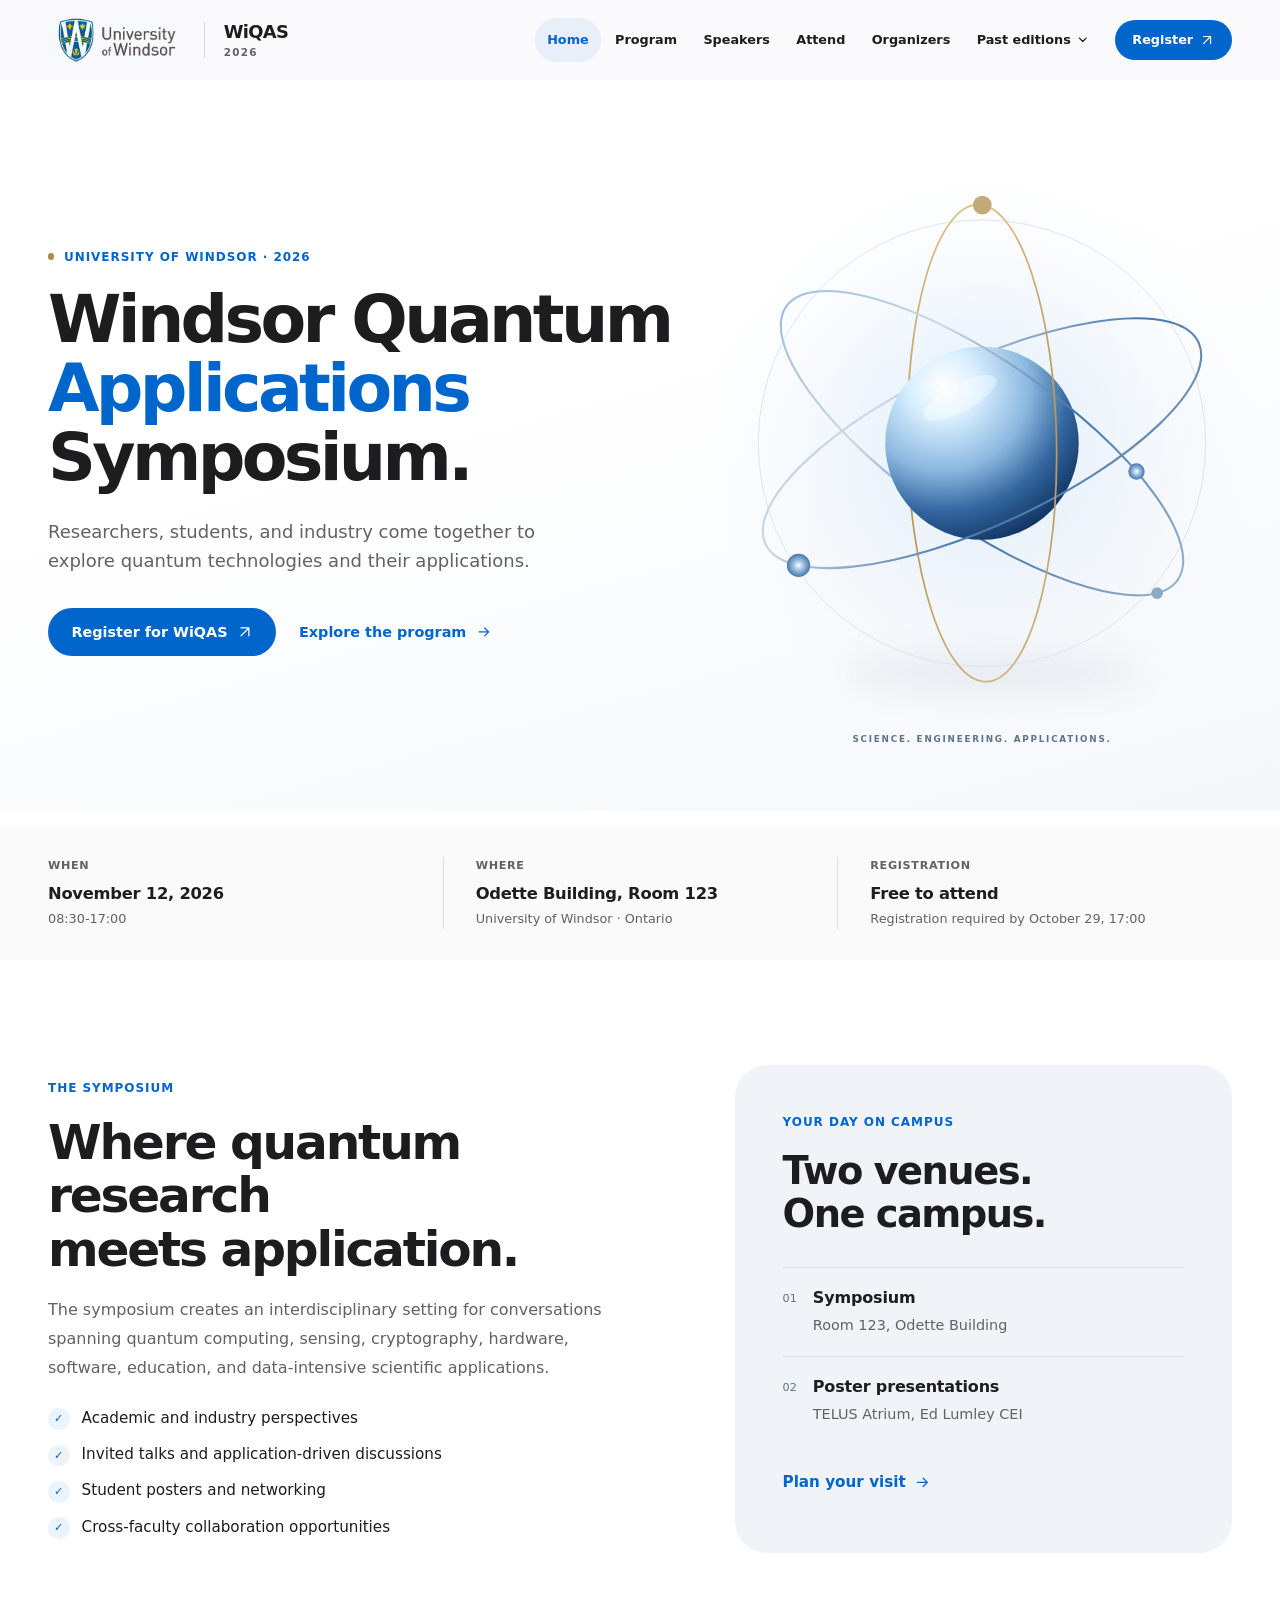
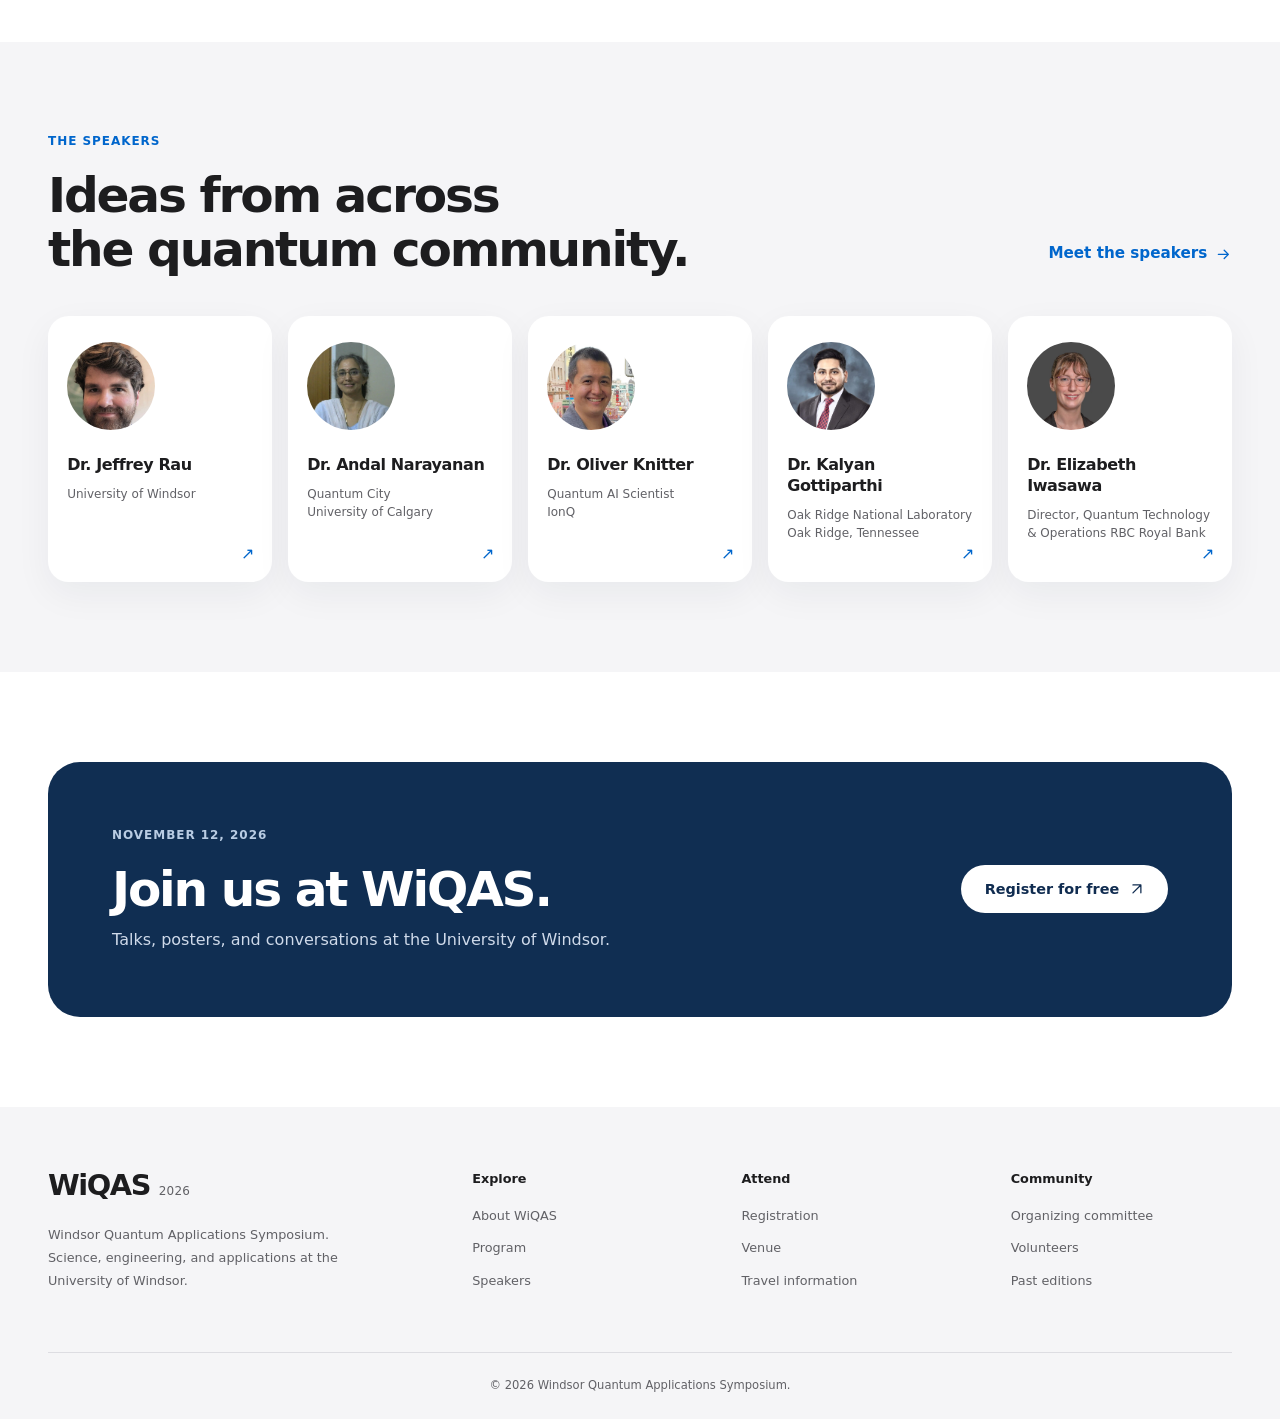
==== index.html @ eac8d48e "index.html" ====
<!doctype html>
<html lang="en">
<head>
  <meta charset="utf-8">
  <meta name="viewport" content="width=device-width, initial-scale=1">
  <meta name="description" content="WiQAS 2026, November 12 at the University of Windsor. Explore the program, meet the speakers, and register for free.">
  <meta name="theme-color" content="#f5f5f7">
  <title>Windsor Quantum Applications Symposium | WiQAS</title>
  <link rel="icon" href="favicon.svg" type="image/svg+xml">
  <link rel="stylesheet" href="styles.css">
  <script src="script.js" defer></script>
</head>
<body class="page-index">
<a class="skip-link" href="#main">Skip to content</a>
<header class="site-header">
  <div class="nav-wrap">
    <a class="brand" href="index.html" aria-label="WiQAS 2026 home">
      <img class="uwinlogo" src="uw_logo_2l_horz.jpg" alt="University of Windsor" width="138" height="53">
      <span class="brand-word">WiQAS<span>2026</span></span>
    </a>
    <button class="menu-toggle" type="button" aria-label="Open navigation" aria-controls="site-navigation" aria-expanded="false"><span></span><span></span></button>
    <nav class="nav-links" id="site-navigation" aria-label="Primary navigation"><a href="index.html" aria-current="page" class="active">Home</a><!-- <a href="about.html">About</a> --><a href="program.html">Program</a><a href="speakers.html">Speakers</a><a href="attend.html">Attend</a><a href="organizers.html">Organizers</a><details class="nav-dropdown"><summary aria-controls="past-editions-menu">Past editions <svg class="nav-chevron" viewBox="0 0 16 16" fill="none" aria-hidden="true"><path d="m4 6 4 4 4-4" stroke="currentColor" stroke-width="1.5" stroke-linecap="round" stroke-linejoin="round"/></svg></summary><ul class="nav-dropdown-menu" id="past-editions-menu"><li><a href="past-2024.html">2024</a></li><li><a href="past.html">2025</a></li></ul></details><a class="nav-cta" href="https://forms.cloud.microsoft/r/x3CUvzhATm">Register <svg viewBox="0 0 20 20" fill="none" aria-hidden="true"><path d="M5 15 15 5M5 5h10v10" stroke="currentColor" stroke-width="1.6" stroke-linecap="round" stroke-linejoin="round"/></svg></a></nav>
  </div>
</header>
<main id="main" tabindex="-1">
<section class="hero"><div class="container hero-inner">
  <div class="hero-content"><p class="eyebrow"><span class="edition-dot" aria-hidden="true"></span>University of Windsor · 2026</p>
    <h1>Windsor Quantum<br><span>Applications</span><br>Symposium.</h1>
    <p class="hero-copy">Researchers, students, and industry come together to explore quantum technologies and their applications.</p>
    <div class="hero-actions"><a class="btn btn-primary" href="https://forms.cloud.microsoft/r/x3CUvzhATm">Register for WiQAS<svg viewBox="0 0 20 20" fill="none" aria-hidden="true"><path d="M5 15 15 5M5 5h10v10" stroke="currentColor" stroke-width="1.6" stroke-linecap="round" stroke-linejoin="round"/></svg></a><a class="btn btn-text" href="program.html">Explore the program<svg viewBox="0 0 20 20" fill="none" aria-hidden="true"><path d="M4 10h12m-5-5 5 5-5 5" stroke="currentColor" stroke-width="1.6" stroke-linecap="round" stroke-linejoin="round"/></svg></a></div>
  </div>
  <figure class="quantum-scene" aria-hidden="true"><img src="quantum-orbit.svg" width="520" height="520" alt=""><figcaption>SCIENCE. ENGINEERING. APPLICATIONS.</figcaption></figure>
</div></section>
<section class="event-facts" aria-label="Event at a glance"><dl class="container facts-grid">
  <div><dt>When</dt><dd>November 12, 2026</dd><p>08:30-17:00</p></div>
  <div><dt>Where</dt><dd>Odette Building, Room 123</dd><p>University of Windsor · Ontario</p></div>
  <div><dt>Registration</dt><dd>Free to attend</dd><p>Registration required by October 29, 17:00</p></div>
</dl></section>
<section class="section"><div class="container focus-grid">
  <article class="focus-copy"><p class="eyebrow">The symposium</p><h2>Where quantum research<br>meets application.</h2><p>The symposium creates an interdisciplinary setting for conversations spanning quantum computing, sensing, cryptography, hardware, software, education, and data-intensive scientific applications.</p>
    <ul class="feature-list"><li>Academic and industry perspectives</li><li>Invited talks and application-driven discussions</li><li>Student posters and networking</li><li>Cross-faculty collaboration opportunities</li></ul>
  </article>
  <article class="venue-panel"><p class="eyebrow">Your day on campus</p><h3>Two venues.<br>One campus.</h3><div class="venue-stop"><span aria-hidden="true">01</span><div><h4>Symposium</h4><p>Room 123, Odette Building</p></div></div><div class="venue-stop"><span aria-hidden="true">02</span><div><h4>Poster presentations</h4><p>TELUS Atrium, Ed Lumley CEI</p></div></div><a class="text-link" href="attend.html#venue">Plan your visit <svg viewBox="0 0 20 20" fill="none" aria-hidden="true"><path d="M4 10h12m-5-5 5 5-5 5" stroke="currentColor" stroke-width="1.6" stroke-linecap="round" stroke-linejoin="round"/></svg></a></article>
</div></section>
<section class="section alt"><div class="container"><div class="section-head"><div><p class="eyebrow">The speakers</p><h2>Ideas from across<br>the quantum community.</h2></div><a class="text-link" href="speakers.html">Meet the speakers <svg viewBox="0 0 20 20" fill="none" aria-hidden="true"><path d="M4 10h12m-5-5 5 5-5 5" stroke="currentColor" stroke-width="1.6" stroke-linecap="round" stroke-linejoin="round"/></svg></a></div><div class="speaker-preview-grid">
  <!-- <a class="speaker-preview" href="speakers.html#shohini-ghose"><img src="Ghose.png" alt="Prof. Shohini Ghose" width="96" height="96" loading="lazy"><h3>Prof. Shohini Ghose</h3><p>Keynote speaker</p><span class="preview-arrow" aria-hidden="true">↗</span></a> -->
  <a class="speaker-preview" href="speakers.html#jeffrey-rau"><img src="rau.png" alt="Dr. Jeffrey Rau" width="96" height="96" loading="lazy"><h3>Dr. Jeffrey Rau</h3><p>University of Windsor</p><span class="preview-arrow" aria-hidden="true">↗</span></a><a class="speaker-preview" href="speakers.html#andal-narayanan"><img src="narayanan.png" alt="Dr. Andal Narayanan" width="96" height="96" loading="lazy"><h3>Dr. Andal Narayanan</h3><p>Quantum City <br>University of Calgary</p><span class="preview-arrow" aria-hidden="true">↗</span></a><a class="speaker-preview" href="speakers.html#oliver-knitter"><img src="kni.JPG" alt="Dr. Oliver Knitter" width="96" height="96" loading="lazy"><h3>Dr. Oliver Knitter</h3><p>Quantum AI Scientist <br>IonQ</p><span class="preview-arrow" aria-hidden="true">↗</span></a>
  <a class="speaker-preview" href="speakers.html#kalyan-gottiparthi"><img src="gotti.png" alt="Dr. Kalyan Gottiparthi" width="96" height="96" loading="lazy"><h3>Dr. Kalyan Gottiparthi</h3><p>Oak Ridge National Laboratory 
                Oak Ridge, Tennessee</p><span class="preview-arrow" aria-hidden="true">↗</span></a><a class="speaker-preview" href="speakers.html#elizabeth-iwasawa"><img src="iwasawa.png" alt="Dr. Elizabeth Iwasawa" width="96" height="96" loading="lazy"><h3>Dr. Elizabeth Iwasawa</h3><p>Director, Quantum Technology &amp; Operations 
                RBC Royal Bank</p><span class="preview-arrow" aria-hidden="true">↗</span></a></div></div></section>
<section class="section"><div class="container"><div class="cta-band"><div><p class="eyebrow">November 12, 2026</p><h2>Join us at WiQAS.</h2><p>Talks, posters, and conversations at the University of Windsor.</p></div><a class="btn btn-white" href="https://forms.cloud.microsoft/r/x3CUvzhATm">Register for free<svg viewBox="0 0 20 20" fill="none" aria-hidden="true"><path d="M5 15 15 5M5 5h10v10" stroke="currentColor" stroke-width="1.6" stroke-linecap="round" stroke-linejoin="round"/></svg></a></div></div></section></main>
<footer class="site-footer">
  <div class="container footer-grid">
    <div class="footer-brand"><a href="index.html" class="footer-wordmark">WiQAS<span>2026</span></a><p>Windsor Quantum Applications Symposium.<br>Science, engineering, and applications at the University of Windsor.</p></div>
    <div><h2>Explore</h2><a href="about.html">About WiQAS</a><a href="program.html">Program</a><a href="speakers.html">Speakers</a></div>
    <div><h2>Attend</h2><a href="attend.html#registration">Registration</a><a href="attend.html#venue">Venue</a><a href="attend.html#travel">Travel information</a></div>
    <div><h2>Community</h2><a href="organizers.html#organizing-committee">Organizing committee</a><a href="organizers.html#volunteers">Volunteers</a><a href="past.html">Past editions</a></div>
  </div>
  <div class="container copyright">© <span data-year>2026</span> Windsor Quantum Applications Symposium.</div>
</footer>
</body>
</html>
---- styles.css ----
/* WiQAS 2026 — shared visual system. No remote fonts or dependencies. */
:root {
  color-scheme: light;
  --ink: #1d1d1f;
  --muted: #616166;
  --blue: #0066cc;
  --blue-dark: #0056ad;
  --navy: #102c50;
  --gold: #b08a4c;
  --paper: #f5f5f7;
  --white: #fff;
  --line: #dedee3;
  --max: 1200px;
  --gutter: clamp(1.25rem, 4vw, 3rem);
  --radius: 1.5rem;
  --shadow: 0 12px 36px rgba(20, 37, 63, .055);
  font: 100%/1.55 -apple-system, BlinkMacSystemFont, "Segoe UI", system-ui, sans-serif;
  font-optical-sizing: auto;
  -webkit-font-smoothing: antialiased;
}
* { box-sizing: border-box; }
html { scroll-behavior: smooth; scroll-padding-top: 6rem; }
body { margin: 0; color: var(--ink); background: #fff; }
main { outline: none; }
img { max-width: 100%; }
a { color: inherit; text-underline-offset: .2em; }
button, input { font: inherit; }
button, a, summary { -webkit-tap-highlight-color: transparent; touch-action: manipulation; }
button { cursor: pointer; }
button:disabled { cursor: default; }
[hidden] { display: none !important; }
:focus-visible { outline: 3px solid #0071e3; outline-offset: 5px; }
::selection { background: #cde4ff; color: #102c50; }
section[id], article[id] { scroll-margin-top: 6rem; }
.container { width: min(calc(100% - 2 * var(--gutter)), var(--max)); margin-inline: auto; }
.skip-link { position: fixed; left: 1rem; top: -6rem; z-index: 200; padding: .75rem 1.25rem; border-radius: .75rem; color: white; background: var(--ink); }
.skip-link:focus { top: 1rem; }
svg { display: block; }
.btn svg, .text-link svg, .nav-cta svg { width: 1.1em; height: 1.1em; flex: 0 0 auto; }

/* A quiet, floating layer above the page. */
.site-header { position: sticky; top: 0; z-index: 80; background: rgba(250,250,252,.85); -webkit-backdrop-filter: saturate(1.55) blur(24px); backdrop-filter: saturate(1.55) blur(24px); }
.site-header::after { content: ""; position: absolute; inset: auto 0 -.6rem; height: .6rem; background: linear-gradient(rgba(29,29,31,.025),transparent); pointer-events: none; opacity: 0; }
.site-header.is-scrolled::after { opacity: 1; }
.nav-wrap { position: relative; width: min(calc(100% - 2 * var(--gutter)), 1280px); margin: auto; min-height: 5rem; display: flex; align-items: center; justify-content: space-between; gap: 1.25rem; }
.brand { display: inline-flex; align-items: center; gap: 1.15rem; flex: 0 0 auto; text-decoration: none; }
.uwinlogo { display: block; width: 8.625rem; height: 3.3rem; object-fit: contain; mix-blend-mode: multiply; }
.brand-word { display: block; padding-left: 1.15rem; border-left: 1px solid #d4d4da; font-size: 1.12rem; font-weight: 750; letter-spacing: -.04em; line-height: 1.1; }
.brand-word span { display: block; margin-top: .3rem; color: var(--muted); font-size: .65rem; letter-spacing: .12em; font-weight: 600; }
.nav-links { display: flex; align-items: center; gap: .15rem; }
.nav-links > a, .nav-dropdown > summary { display: inline-flex; align-items: center; justify-content: center; min-height: 2.75rem; padding: .65rem .75rem; font-size: .8rem; font-weight: 550; white-space: nowrap; text-decoration: none; border-radius: 999px; }
.nav-links > a:hover, .nav-dropdown > summary:hover, .nav-dropdown[open] > summary { color: var(--blue); }
.nav-links > a.active, .nav-dropdown.active > summary { color: var(--blue); background: #e8eff8; }
.nav-links > .nav-cta { min-height: 2.45rem; gap: .45rem; padding-inline: 1.1rem; margin-left: .65rem; background: var(--blue); color: #fff; }
.nav-links > .nav-cta:hover { color: #fff; background: var(--blue-dark); }
.menu-toggle { display: none; width: 2.75rem; height: 2.75rem; padding: .8rem .65rem; border: none; border-radius: 50%; background: transparent; }
.menu-toggle span { display: block; width: 1.4rem; height: 1.5px; margin: .35rem auto; background: var(--ink); }
.menu-toggle[aria-expanded="true"] span:first-child { transform: translateY(.22rem) rotate(45deg); }
.menu-toggle[aria-expanded="true"] span:last-child { transform: translateY(-.22rem) rotate(-45deg); }
.btn, .nav-cta, .menu-toggle { transition: background-color 130ms ease, box-shadow 130ms ease; }
.btn:active, .nav-cta:active, .menu-toggle:active { transform: scale(.97); }


/* Edition links use a native disclosure, with hover added for mouse users. */
.nav-dropdown { position: relative; flex: 0 0 auto; }
.nav-dropdown > summary { gap: .35rem; list-style: none; cursor: pointer; }
.nav-dropdown > summary::-webkit-details-marker { display: none; }
.nav-dropdown > summary::marker { content: ""; }
.nav-chevron { width: .85rem; height: .85rem; flex: 0 0 auto; transition: transform 130ms ease; }
.nav-dropdown[open] .nav-chevron { transform: rotate(180deg); }
.nav-dropdown-menu { position: absolute; z-index: 90; top: calc(100% + .35rem); right: 0; min-width: 9.5rem; margin: 0; padding: .35rem; list-style: none; border: 1px solid #e1e2e8; border-radius: 1rem; background: #fafafc; box-shadow: 0 12px 30px rgba(20,37,63,.13); }
.nav-dropdown-menu::before { content: ""; position: absolute; top: -.5rem; left: 0; right: 0; height: .5rem; }
.nav-dropdown-menu a { display: flex; align-items: center; min-height: 2.75rem; padding: .6rem 1rem; border-radius: .65rem; font-size: .85rem; font-weight: 550; text-decoration: none; }
.nav-dropdown-menu a:hover, .nav-dropdown-menu a:focus-visible, .nav-dropdown-menu a[aria-current="page"] { color: var(--blue); background: #e8eff8; }

/* Typography scales with the user's text setting. */
h1, h2, h3, h4, p { margin-top: 0; }
h1, h2, h3 { text-wrap: balance; }
h1 { font-size: clamp(2.7rem, 6vw, 5.4rem); line-height: 1.03; letter-spacing: -.055em; font-weight: 720; }
h2 { font-size: clamp(2rem, 3.8vw, 3.3rem); line-height: 1.1; letter-spacing: -.045em; font-weight: 690; margin-bottom: 1.25rem; }
h3 { font-size: 1.4rem; line-height: 1.22; letter-spacing: -.025em; font-weight: 650; }
h4 { font-size: 1rem; line-height: 1.4; letter-spacing: -.01em; }
p { margin-bottom: 1.25rem; }
.eyebrow, .kicker, .page-tag { display: block; color: var(--blue); font-size: .75rem; font-weight: 650; letter-spacing: .08em; line-height: 1.5; text-transform: uppercase; margin-bottom: 1.2rem; }
.section { padding-block: clamp(3.5rem, 7vw, 6rem); }
.section.alt { background: var(--paper); }
.section-head { display: flex; align-items: end; justify-content: space-between; gap: 2rem; margin-bottom: 2.5rem; }
.section-head h2 { margin-bottom: 0; }
.section-head p:not(.eyebrow) { max-width: 27rem; margin: 0; color: var(--muted); }
.section-head > .text-link { flex: 0 0 auto; padding-block: .6rem; }
.page-hero { padding-block: clamp(3.5rem, 7vw, 6rem) clamp(2.5rem, 5vw, 4rem); background: var(--paper); }
.page-hero h1 { max-width: 58rem; margin: 0 0 1.5rem; }
.page-hero .eyebrow { margin-bottom: 1.3rem; }
.page-lead { font-size: 1.15rem; line-height: 1.65; color: var(--muted); max-width: 43rem; margin: 0; }
.text-link { display: inline-flex; gap: .5rem; align-items: center; min-height: 2.75rem; color: var(--blue); text-decoration: none; font-size: .95rem; font-weight: 550; }
.text-link:hover { text-decoration: underline; }
.btn { display: inline-flex; min-height: 3rem; gap: .6rem; justify-content: center; align-items: center; padding: .85rem 1.4rem; border: 1px solid transparent; border-radius: 999px; font-size: .9rem; line-height: 1.3; font-weight: 550; text-decoration: none; }
.btn-primary { background: var(--blue); color: white; }
.btn-primary:hover { background: var(--blue-dark); box-shadow: 0 5px 18px rgba(0,102,204,.16); }
.btn-secondary { background: #f0f1f4; color: var(--ink); border-color: #e0e1e7; }
.btn-secondary:hover { background: #e6e8ed; }
.btn-text { padding-inline: .6rem; color: var(--blue); }
.btn-text:hover { text-decoration: underline; }
.btn-white { color: var(--navy); background: white; }
.btn-white:hover { background: #eaf2fb; }
.badge { display: inline-flex; padding: .4rem .75rem; color: #185448; background: #e7f2ed; border-radius: 999px; font-size: .75rem; font-weight: 600; }

/* Home */
.hero { overflow: clip; background: linear-gradient(165deg,#fff 40%,#f5f7fa); }
.hero-inner { display: grid; grid-template-columns: 1.25fr 1fr; align-items: center; gap: 0; padding-block: clamp(3rem, 6vw, 5.5rem) 4rem; }
.hero-content { position: relative; z-index: 1; }
.hero .eyebrow { display: flex; align-items: center; gap: .6rem; }
.edition-dot { display: block; width: .4rem; height: .4rem; border-radius: 50%; background: var(--gold); }
.hero h1 { font-size: clamp(3rem, 5.2vw, 5rem); line-height: 1.04; letter-spacing: -.055em; margin: 0 0 1.5rem; }
.hero h1 > span { color: var(--blue); }
.hero-copy { color: var(--muted); max-width: 31rem; font-size: 1.125rem; line-height: 1.65; }
.hero-actions { display: flex; flex-wrap: wrap; gap: .75rem; margin-top: 2rem; }
.quantum-scene { width: 115%; margin: 0 0 0 -5%; align-self: center; }
.quantum-scene > img { width: 100%; height: auto; display: block; }
.quantum-scene figcaption { text-align: center; font-size: .55rem; font-weight: 600; color: #5e728b; letter-spacing: .2em; margin-top: -1.8rem; }
.event-facts { background: #fafafb; }
.facts-grid { display: grid; grid-template-columns: repeat(3,1fr); padding-block: 1.9rem; }
.facts-grid > div { padding-inline: 2rem; border-left: 1px solid var(--line); }
.facts-grid > div:first-child { border: 0; padding-left: 0; }
.facts-grid dt { font-size: .7rem; color: var(--muted); margin-bottom: .4rem; letter-spacing: .06em; text-transform: uppercase; font-weight: 600; }
.facts-grid dd { margin: 0 0 .2rem; font-size: 1.02rem; letter-spacing: -.015em; font-weight: 650; }
.facts-grid p { font-size: .8rem; color: var(--muted); margin: 0; }
.focus-grid { display: grid; grid-template-columns: 1.2fr 1fr; gap: clamp(2rem, 7vw, 6rem); align-items: center; }
.focus-copy > p:not(.eyebrow) { color: var(--muted); line-height: 1.8; }
.feature-list { margin: 1.5rem 0 0; padding: 0; list-style: none; display: grid; gap: .8rem; }
.feature-list > li { display: flex; align-items: start; gap: .75rem; font-size: .95rem; }
.feature-list > li::before { content: "✓"; display: inline-grid; place-items: center; width: 1.35rem; height: 1.35rem; flex: 0 0 auto; margin-top: .1rem; border-radius: 50%; background: #ecf3fb; color: var(--blue); font-size: .7rem; font-weight: 700; }
.venue-panel { padding: clamp(2rem, 4vw, 3rem); background: #f0f4f9; border-radius: 2rem; }
.venue-panel h3 { font-size: clamp(2rem, 3vw, 2.6rem); line-height: 1.1; letter-spacing: -.04em; margin-bottom: 2rem; }
.venue-stop { display: flex; gap: 1rem; padding-block: 1.2rem; border-top: 1px solid #d6e1ee; }
.venue-stop > span { color: #5d6f84; font-size: .7rem; padding-top: .2rem; font-variant-numeric: tabular-nums; }
.venue-stop h4 { margin: 0 0 .3rem; }
.venue-stop p { margin: 0; color: var(--muted); font-size: .9rem; }
.venue-panel > .text-link { margin-top: 1rem; }
.speaker-preview-grid { display: grid; grid-template-columns: repeat(5,minmax(0,1fr)); gap: 1rem; }
.speaker-preview { position: relative; padding: 1.6rem 1.2rem 2.5rem; border-radius: 1.3rem; background: white; text-decoration: none; min-width: 0; box-shadow: var(--shadow); transition: box-shadow 180ms ease; }
.speaker-preview:hover { box-shadow: 0 12px 30px rgba(20,37,63,.11); }
.speaker-preview > img { display: block; width: 5.5rem; height: 5.5rem; object-fit: cover; object-position: center 20%; border-radius: 50%; margin-bottom: 1.5rem; }
.speaker-preview h3 { font-size: 1rem; margin: 0 0 .6rem; line-height: 1.35; }
.speaker-preview p { color: var(--muted); font-size: .75rem; line-height: 1.5; margin-bottom: 0; overflow-wrap: anywhere; }
.preview-arrow { position: absolute; right: 1.1rem; bottom: 1rem; color: var(--blue); }
.cta-band { display: flex; align-items: center; justify-content: space-between; gap: 2rem; border-radius: 2rem; padding: clamp(2rem,5vw,4rem); background: #102e52; color: white; }
.cta-band .eyebrow { color: #b9cce3; }
.cta-band h2 { margin-bottom: .75rem; }
.cta-band p:not(.eyebrow) { margin: 0; color: #cfdaea; }
.cta-band .btn { flex: 0 0 auto; }

/* Shared content surfaces */
.two-col { display: grid; grid-template-columns: repeat(2,minmax(0,1fr)); gap: 1.5rem; }
.card-grid { display: grid; grid-template-columns: repeat(3,minmax(0,1fr)); gap: 1.5rem; }
.card, .content-card { min-width: 0; border: 1px solid #e6e6ea; border-radius: var(--radius); padding: 2rem; background: white; }
.card h3 { margin-bottom: 1rem; }
.card p, .content-card p:not(.eyebrow) { color: var(--muted); }
.content-card > :last-child { margin-bottom: 0; }
.content-card h3 { font-size: 1.7rem; }
.content-card .text-link { margin-top: .75rem; }
.icon-box { display: grid; place-items: center; width: 3rem; height: 3rem; margin-bottom: 2rem; background: #eff4fb; color: var(--blue); border-radius: .85rem; font-weight: 650; }
.registration-card { background: #f5f8fc; }
.registration-card .badge { margin-bottom: 1.5rem; }
.registration-card .btn { margin-top: 1.5rem; }
.location-divider { height: 1px; background: var(--line); margin-block: 2rem; }
.location-divider + .eyebrow { margin-bottom: 1rem; }
.travel-links { display: flex; align-items: start; flex-direction: column; gap: 1rem; margin-top: 2rem; }
.travel-links .btn { justify-content: space-between; width: 100%; gap: 1rem; }
.travel-card { background: #f9fafc; }

/* Speaker and committee portraits remain supplied photography. */
.speaker-section { padding-top: 3rem; }
.keynote-card { display: grid; grid-template-columns: 1fr auto; align-items: center; gap: 3rem; padding: clamp(2rem,5vw,4rem); border-radius: 2rem; background: #102e52; color: white; }
.keynote-card .eyebrow { color: #c1d6ee; }
.keynote-card h2 { font-size: clamp(2rem,4vw,3.2rem); }
.keynote-affiliation { font-size: 1.12rem; line-height: 1.7; color: #dae3ee; }
.keynote-time { color: #b4c5da; font-size: .9rem; }
.keynote-card .text-link { color: white; }
.keynote-card > img { width: clamp(11rem,22vw,17rem); height: auto; aspect-ratio: 1; border-radius: 50%; object-fit: cover; }
.speaker-subhead { margin-top: 4rem; }
.speaker-grid { display: grid; grid-template-columns: repeat(2,minmax(0,1fr)); gap: 1.5rem; }
.speaker { display: grid; grid-template-columns: 7.5rem 1fr; align-items: start; gap: 1.6rem; padding: 2rem; background: #f5f5f7; border-radius: var(--radius); min-width: 0; }
.speaker-art { min-width: 0; }
.speaker-photo { display: block; width: 7.5rem; height: 7.5rem; object-fit: cover; object-position: center 20%; border-radius: 50%; }
.speaker-body { min-width: 0; }
.speaker-body h3 { font-size: 1.25rem; line-height: 1.3; margin-bottom: .7rem; }
.speaker-body p { color: var(--muted); font-size: .85rem; margin-bottom: 1.25rem; line-height: 1.7; }
.talk { padding-top: .85rem; border-top: 1px solid #dcdce2; color: #4e5158; font-size: .8rem; }
.talk strong { font-weight: 600; }
.team-grid { display: grid; grid-template-columns: repeat(3,minmax(0,1fr)); gap: 1.5rem; }
.team-card { padding: 2.25rem 1.75rem; min-height: 21rem; text-align: center; }
.team-photo, .team-avatar { display: block; width: 7rem; height: 7rem; margin: 0 auto 1.6rem; border-radius: 50%; object-fit: cover; object-position: center 20%; }
.team-avatar { display: grid; place-items: center; background: #e4ebf4; color: #345372; font-size: 1.7rem; font-weight: 600; }
.team-card h3 { font-size: 1.15rem; margin-bottom: .75rem; }
.team-card p { font-size: .85rem; line-height: 1.75; }
.team-placeholder { border: 1px dashed #c4cad4; background: transparent; box-shadow: none; }

/* Agenda: a table on desktop, readable session cards on phones. */
.agenda-section { padding-top: 2.5rem; }
.program-toolbar { display: flex; align-items: center; justify-content: space-between; gap: 1rem; margin-bottom: .75rem; }
.segmented { position: relative; display: inline-flex; padding: .3rem; background: #ededf0; border: 1px solid #dedee4; border-radius: 999px; isolation: isolate; }
.segmented > button { position: relative; z-index: 1; min-height: 2.6rem; min-width: 6.5rem; padding: .55rem 1rem; border: 0; border-radius: 999px; background: transparent; color: #626269; font-size: .85rem; font-weight: 550; }
.segmented > button[aria-pressed="true"] { color: #1d1d1f; }
.segment-indicator { position: absolute; z-index: 0; top: .3rem; left: .3rem; height: calc(100% - .6rem); width: calc((100% - .6rem)/3); background: white; border-radius: 999px; box-shadow: 0 2px 6px rgba(0,0,0,.075); pointer-events: none; }
.print-button { min-height: 2.75rem; font-size: .8rem; }
.program-status { color: var(--muted); font-size: .8rem; margin: 1.2rem 0 1.8rem; }
.table-wrap { border: 1px solid #e0e0e5; border-radius: 1.4rem; overflow: clip; background: white; }
.program-table { width: 100%; border-collapse: collapse; font-size: .92rem; }
.program-table th { padding: 1.15rem 1.5rem; background: #f5f5f7; color: #5e5e64; text-align: left; font-size: .7rem; text-transform: uppercase; letter-spacing: .08em; font-weight: 600; }
.program-table td { padding: 0.6rem 1.5rem; border-top: 1px solid #e8e8ed; vertical-align: top; line-height: 1.75; }
.program-table .time-cell { width: 11rem; white-space: nowrap; font-variant-numeric: tabular-nums; color: var(--blue); font-weight: 550; }
.program-table .session-cell { width: 16rem; font-weight: 550; }
.program-table .details-cell { color: var(--muted); }
.program-table .details-cell strong { color: var(--ink); font-weight: 600; }
.program-table .break-row { background: #fafafb; }
.program-table .break-row td { color: var(--muted); font-size: .85rem; }
.program-table .session-row { background: #edf3fa; }
.agenda-note { display: flex; gap: 1rem; align-items: center; padding: 1.75rem 0 0; }
.note-icon { width: 2.6rem; height: 2.6rem; border-radius: 50%; background: #ecf3fb; color: var(--blue); display: grid; place-items: center; flex: 0 0 auto; }
.agenda-note p { margin: 0; color: var(--muted); font-size: .85rem; }
.agenda-note p strong { color: var(--ink); font-weight: 600; }
.agenda-note .text-link { margin-left: auto; flex: 0 0 auto; font-size: .85rem; }

.site-footer { padding-block: 3.5rem 1.5rem; background: #f5f5f7; }
.footer-grid { display: grid; grid-template-columns: 1.7fr repeat(3,1fr); gap: 3rem; }
.footer-wordmark { display: inline-flex; align-items: baseline; gap: .55rem; font-size: 1.8rem; font-weight: 750; letter-spacing: -.05em; text-decoration: none; }
.footer-wordmark span { font-size: .75rem; letter-spacing: .02em; color: var(--muted); font-weight: 500; }
.footer-brand p { color: var(--muted); font-size: .8rem; margin-top: 1rem; max-width: 20rem; line-height: 1.8; }
.footer-grid h2 { font-size: .8rem; font-weight: 650; letter-spacing: 0; margin: .6rem 0 .8rem; }
.footer-grid > div > a:not(.footer-wordmark) { display: block; color: var(--muted); font-size: .8rem; text-decoration: none; padding-block: .4rem; }
.footer-grid a:hover { color: var(--blue); text-decoration: underline; }
.copyright { padding-top: 1.5rem; margin-top: 2.5rem; border-top: 1px solid #dddde2; text-align: center; color: var(--muted); font-size: .72rem; }
.reveal-ready { opacity: 0; transform: translateY(.75rem); }

@media (max-width: 1100px) {
  .nav-wrap { min-height: 4.5rem; }
  .has-js .menu-toggle { display: block; }
  .nav-links { gap: .1rem; flex-wrap: wrap; justify-content: end; }
  .has-js .nav-links { position: absolute; top: calc(100% + .5rem); left: 0; right: 0; padding: .75rem; background: rgba(250,250,252,.98); box-shadow: 0 20px 60px rgba(20,37,63,.18); border: 1px solid #e1e2e8; border-radius: 1.4rem; display: flex; flex-direction: column; align-items: stretch; opacity: var(--menu-progress,0); transform: translateY(var(--menu-y,-12px)) scale(var(--menu-scale,.98)); transform-origin: top right; visibility: hidden; pointer-events: none; }
  .has-js .nav-links[data-visible="true"] { visibility: visible; pointer-events: auto; }
  .has-js .nav-links { max-height: calc(100vh - 6rem); max-height: calc(100dvh - 6rem); overflow-y: auto; overscroll-behavior: contain; }
  .has-js .nav-links > a, .has-js .nav-dropdown > summary { justify-content: start; min-height: 3rem; padding: .8rem 1rem; border-radius: .8rem; font-size: 1rem; }
  .has-js .nav-links > .nav-cta { justify-content: center; margin: .6rem 0 0; }
  .has-js .nav-dropdown { width: 100%; }
  .has-js .nav-dropdown > summary { width: 100%; justify-content: space-between; }
  .has-js .nav-dropdown-menu { position: static; min-width: 0; margin: .15rem .5rem .5rem 1rem; padding: .15rem .35rem; border: 0; border-left: 1px solid var(--line); border-radius: 0; background: transparent; box-shadow: none; }
  .has-js .nav-dropdown-menu::before { display: none; }
  .has-js .nav-dropdown-menu a { font-size: .95rem; }
  .speaker-preview-grid { grid-template-columns: repeat(3,minmax(0,1fr)); }
  .speaker-preview { padding: 1.6rem; }
  .speaker { grid-template-columns: 5rem 1fr; gap: 1.2rem; padding: 1.6rem; }
  .speaker-photo { width: 5rem; height: 5rem; }
  .program-table .session-cell { width: 12rem; }
  .program-table td, .program-table th { padding-inline: 1.1rem; }
}
@media (max-width: 760px) {
  .hero-inner { grid-template-columns: 1fr; padding-top: 3.5rem; padding-bottom: 2rem; }
  .hero h1 { font-size: clamp(2rem,9.4vw,4rem); }
  .hero-copy { max-width: 32rem; font-size: 1rem; }
  .quantum-scene { width: min(95%,24rem); margin: 0 auto; }
  .quantum-scene figcaption { margin-top: -1rem; }
  .facts-grid { grid-template-columns: 1fr; gap: 1.5rem; padding-block: 2rem; }
  .facts-grid > div { padding: 0 0 1.5rem; border: 0; border-bottom: 1px solid var(--line); }
  .facts-grid > div:last-child { border: 0; padding-bottom: 0; }
  .focus-grid, .two-col, .speaker-grid { grid-template-columns: 1fr; gap: 1.5rem; }
  .focus-grid { gap: 2.5rem; }
  .card-grid, .team-grid { grid-template-columns: repeat(2,minmax(0,1fr)); }
  .section-head { flex-direction: column; align-items: start; gap: 1.2rem; }
  .section-head > .text-link { padding: 0; }
  .speaker-preview-grid { display: flex; overflow-x: auto; padding: .5rem .2rem 1.5rem; margin-inline: -.2rem; scroll-snap-type: x mandatory; scroll-padding-inline: .2rem; }
  .speaker-preview { flex: 0 0 13.5rem; scroll-snap-align: start; }
  .speaker-preview > img { width: 6rem; height: 6rem; }
  .keynote-card { grid-template-columns: 1fr; gap: 2rem; }
  .keynote-card > img { grid-row: 1; width: 10rem; }
  .keynote-time { margin-bottom: .5rem; }
  .speaker { grid-template-columns: 6rem 1fr; padding: 1.5rem; }
  .speaker-photo { width: 6rem; height: 6rem; }
  .cta-band { flex-direction: column; align-items: start; }
  .footer-grid { grid-template-columns: repeat(3,1fr); gap: 1.75rem; }
  .footer-brand { grid-column: 1/-1; }
  .footer-brand p { max-width: 30rem; }
  .agenda-note { flex-wrap: wrap; }
  .agenda-note .text-link { margin-left: 3.6rem; }
  .program-table, .program-table tbody { display: block; }
  .program-table thead { position: absolute; width: 1px; height: 1px; padding: 0; margin: -1px; overflow: hidden; clip-path: inset(50%); white-space: nowrap; }
  .program-table tr { display: block; padding: 1.3rem 1.5rem; border-bottom: 1px solid var(--line); }
  .program-table tr:last-child { border-bottom: 0; }
  .program-table td { display: block; width: auto !important; padding: 0; border: 0; line-height: 1.65; }
  .program-table .time-cell { font-size: .8rem; margin-bottom: .5rem; }
  .program-table .session-cell { font-size: 1rem; }
  .program-table .details-cell { margin-top: .6rem; font-size: .85rem; }
}
@media (max-width: 480px) {
  .brand { gap: .85rem; }
  .uwinlogo { width: 7.2rem; height: 2.9rem; }
  .brand-word { padding-left: .85rem; font-size: 1rem; }
  .brand-word span { font-size: .6rem; }
  .hero-actions { flex-direction: column; align-items: start; gap: .5rem; }
  .hero-actions .btn-text { padding-left: .2rem; }
  .hero .eyebrow { font-size: .66rem; }
  .card-grid, .team-grid { grid-template-columns: 1fr; }
  .team-card { min-height: 19rem; }
  .footer-grid { grid-template-columns: repeat(2,minmax(0,1fr)); }
  .footer-brand { grid-column: 1/-1; }
  .program-toolbar { align-items: start; flex-direction: column; }
  .segmented { display: flex; width: 100%; }
  .segmented > button { flex: 1 1 0; min-width: 0; padding-inline: .5rem; font-size: .8rem; }
  .print-button { display: none; }
  .speaker { gap: 1rem; grid-template-columns: 4.5rem 1fr; }
  .speaker-photo { width: 4.5rem; height: 4.5rem; }
  .speaker-body h3 { font-size: 1.15rem; }
  .speaker-body p { font-size: .8rem; }
  .team-placeholder { min-height: 14rem; }
}
@media (prefers-reduced-motion: reduce) {
  html { scroll-behavior: auto; }
  *, *::before, *::after { animation: none !important; transition: none !important; }
  .reveal-ready { opacity: 1; transform: none; }
  .btn:active, .nav-cta:active, .menu-toggle:active { transform: none; }
}
@media (prefers-reduced-transparency: reduce) {
  .site-header, .has-js .nav-links { background: #fafafc; -webkit-backdrop-filter: none; backdrop-filter: none; }
}
@media (prefers-contrast: more) {
  :root { --muted: #404046; --line: #a1a1a9; }
  .site-header { background: #fff; border-bottom: 1px solid #777; backdrop-filter: none; }
  .card, .content-card, .speaker, .table-wrap, .speaker-preview, .segmented { border: 1px solid #777; }
}
@media print {
  @page { margin: 14mm; }
  :root { font-size: 10pt; }
  body { color: #000; background: white; }
  .site-header, .site-footer, .skip-link, .program-toolbar, .program-status, .agenda-note .text-link { display: none !important; }
  .container { width: 100%; max-width: none; }
  .section, .page-hero { padding: 1rem 0; background: white !important; }
  .page-hero h1 { font-size: 28pt; margin-bottom: .5rem; }
  .page-hero .eyebrow { margin-bottom: .5rem; }
  .page-lead { font-size: 10pt; }
  .table-wrap { overflow: visible; border-radius: 0; }
  .program-table { display: table; }
  .program-table thead { display: table-header-group; position: static; width: auto; height: auto; clip-path: none; overflow: visible; }
  .program-table tbody { display: table-row-group; }
  .program-table tr, .page-program .program-table tr[hidden] { display: table-row !important; break-inside: avoid; }
  .program-table td, .program-table th { display: table-cell; padding: .65rem; font-size: 9pt; border-bottom: 1px solid #ccc; }
  .reveal-ready { opacity: 1; transform: none; }
}
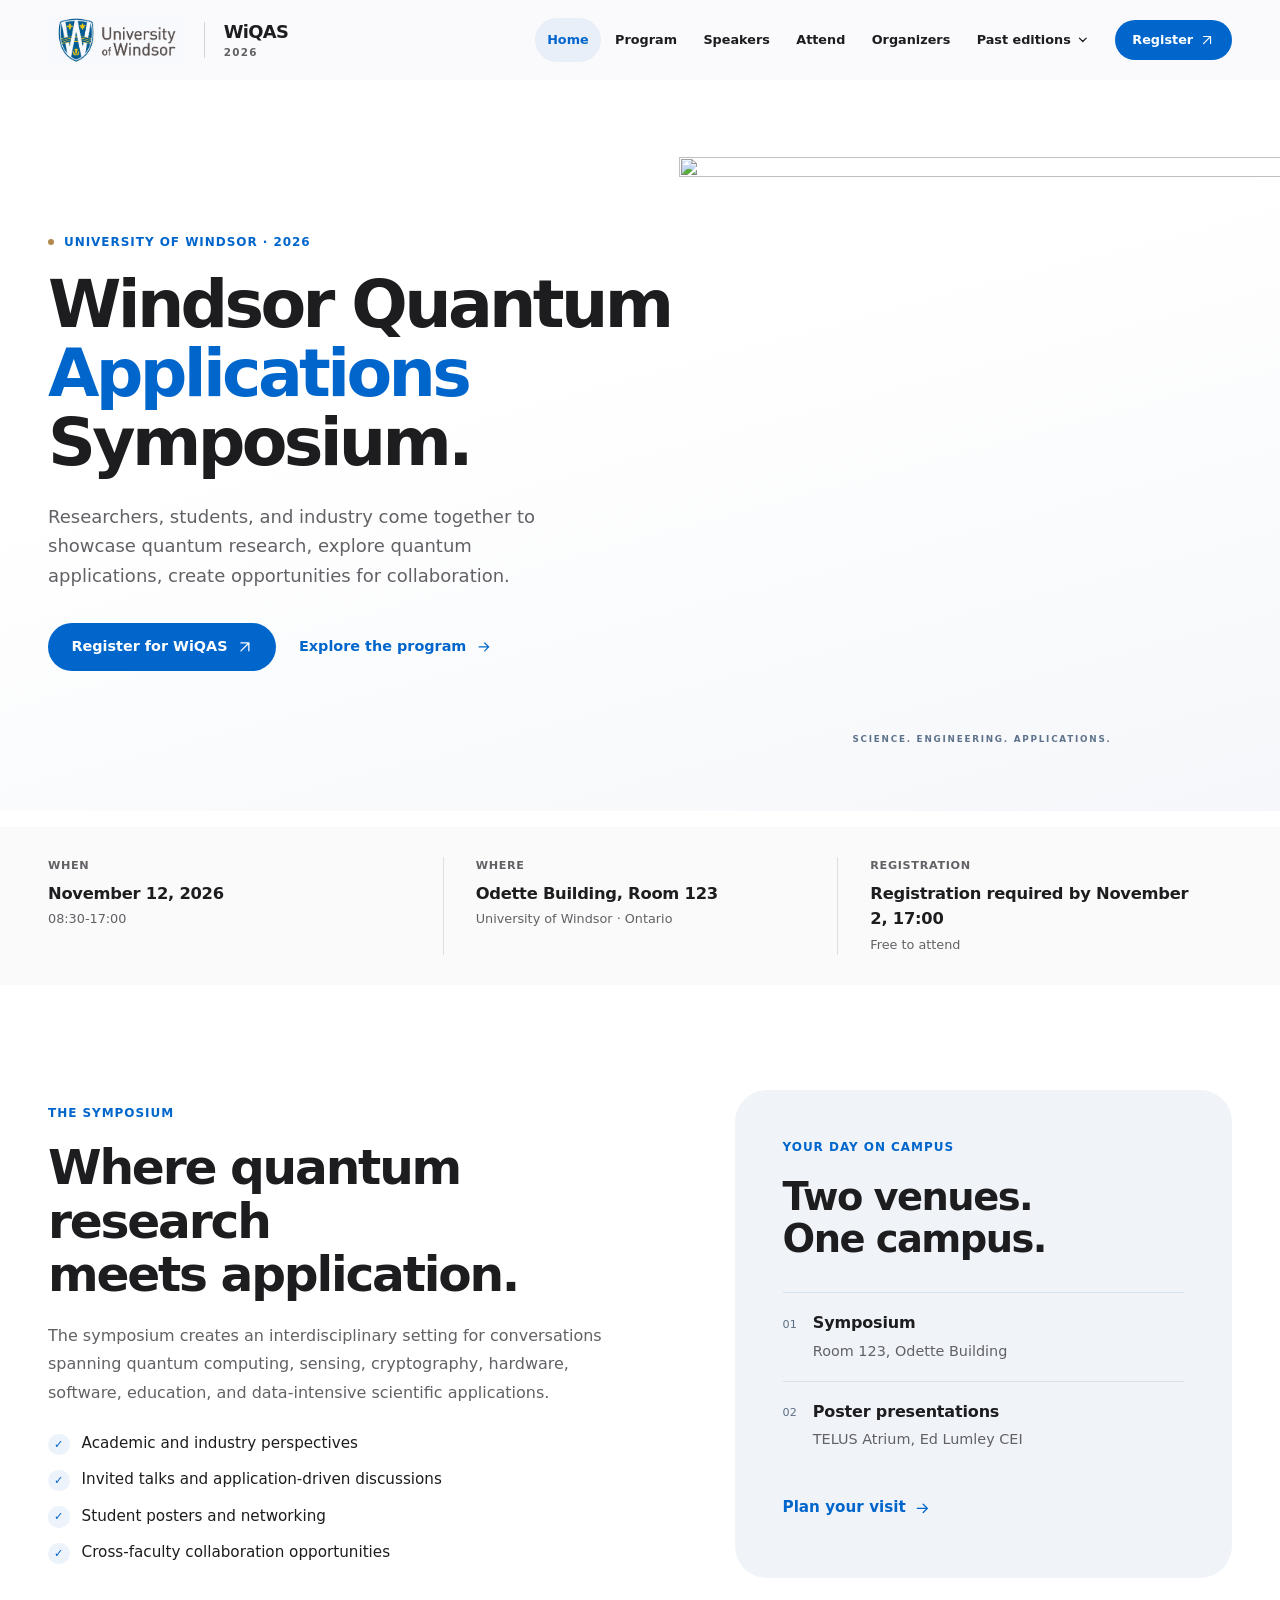
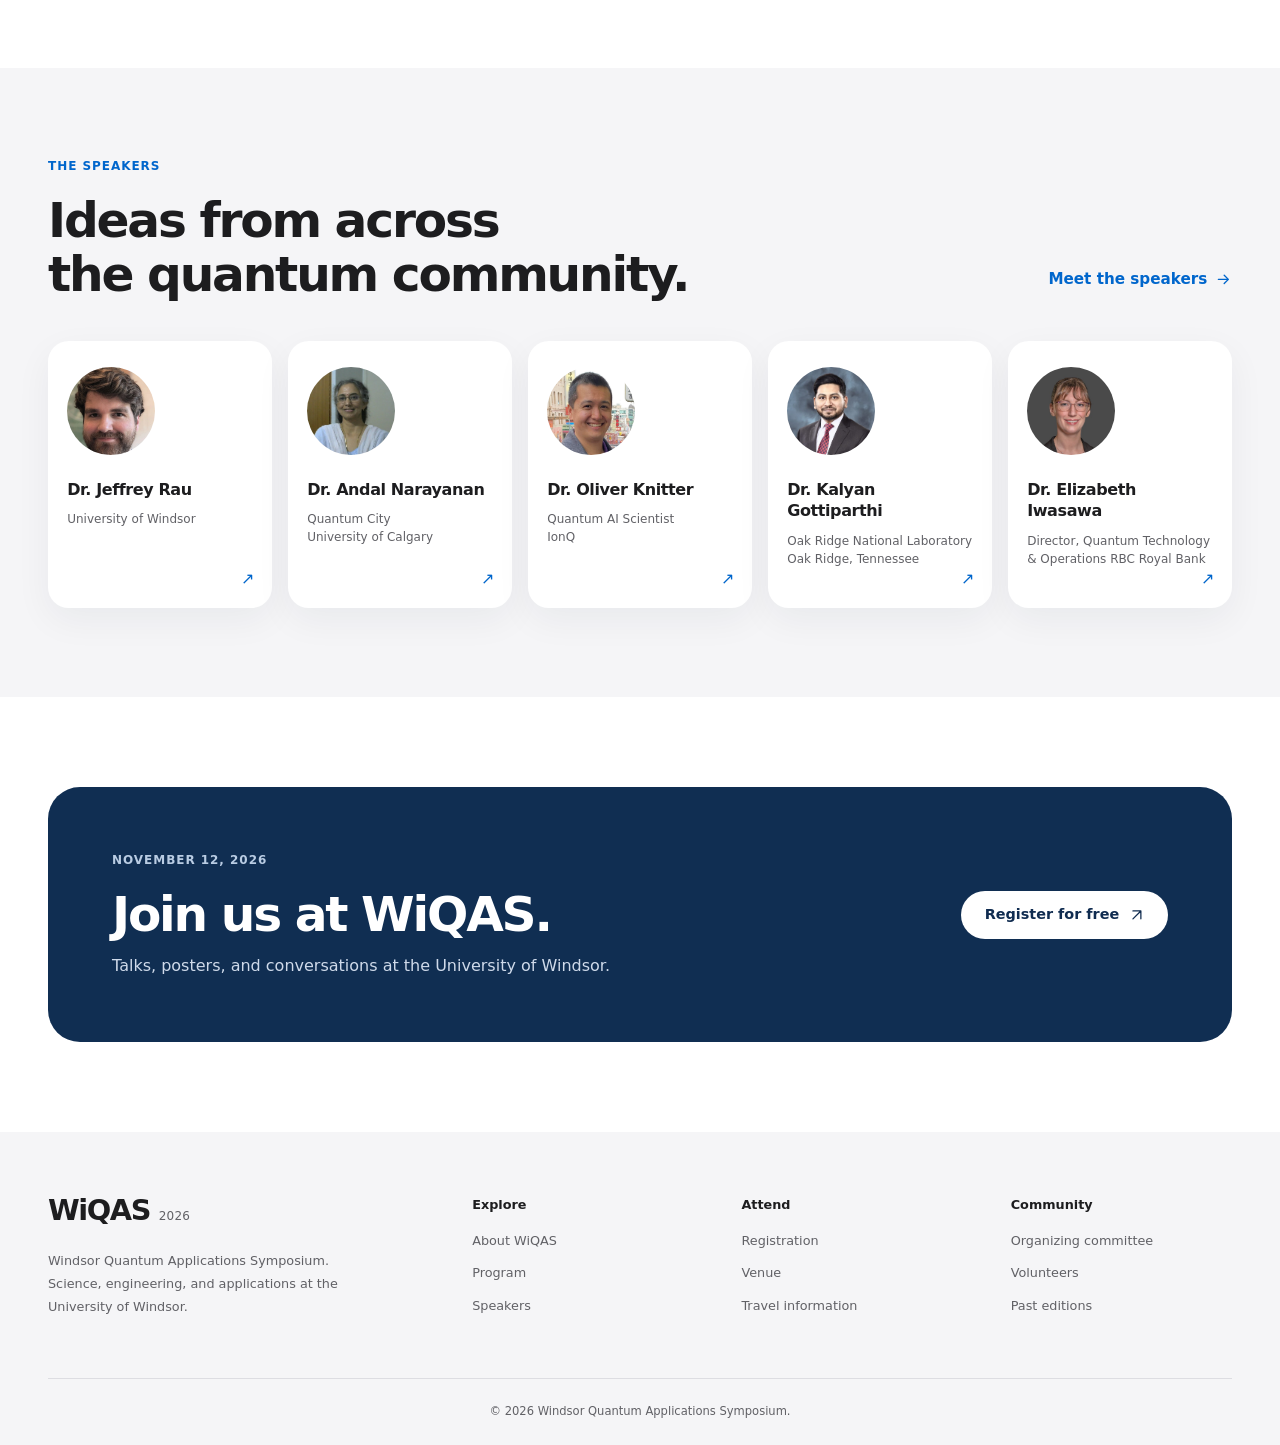
==== commit 89ba362f: "index.html" ====
--- a/index.html
+++ b/index.html
@@ -26,15 +26,16 @@
 <section class="hero"><div class="container hero-inner">
   <div class="hero-content"><p class="eyebrow"><span class="edition-dot" aria-hidden="true"></span>University of Windsor · 2026</p>
     <h1>Windsor Quantum<br><span>Applications</span><br>Symposium.</h1>
-    <p class="hero-copy">Researchers, students, and industry come together to explore quantum technologies and their applications.</p>
+    <p class="hero-copy">Researchers, students, and industry come together to showcase quantum research, explore quantum applications, create opportunities for collaboration.</p>
     <div class="hero-actions"><a class="btn btn-primary" href="https://forms.cloud.microsoft/r/x3CUvzhATm">Register for WiQAS<svg viewBox="0 0 20 20" fill="none" aria-hidden="true"><path d="M5 15 15 5M5 5h10v10" stroke="currentColor" stroke-width="1.6" stroke-linecap="round" stroke-linejoin="round"/></svg></a><a class="btn btn-text" href="program.html">Explore the program<svg viewBox="0 0 20 20" fill="none" aria-hidden="true"><path d="M4 10h12m-5-5 5 5-5 5" stroke="currentColor" stroke-width="1.6" stroke-linecap="round" stroke-linejoin="round"/></svg></a></div>
   </div>
-  <figure class="quantum-scene" aria-hidden="true"><img src="quantum-orbit.svg" width="520" height="520" alt=""><figcaption>SCIENCE. ENGINEERING. APPLICATIONS.</figcaption></figure>
+  <!-- <figure class="quantum-scene" aria-hidden="true"><img src="quantum-orbit.svg" width="520" height="520" alt=""><figcaption>SCIENCE. ENGINEERING. APPLICATIONS.</figcaption></figure> -->
+  <figure class="quantum-scene" aria-hidden="true"><img src="QuantumNovember2026" width="520" height="520" alt=""><figcaption>SCIENCE. ENGINEERING. APPLICATIONS.</figcaption></figure>
 </div></section>
 <section class="event-facts" aria-label="Event at a glance"><dl class="container facts-grid">
   <div><dt>When</dt><dd>November 12, 2026</dd><p>08:30-17:00</p></div>
   <div><dt>Where</dt><dd>Odette Building, Room 123</dd><p>University of Windsor · Ontario</p></div>
-  <div><dt>Registration</dt><dd>Free to attend</dd><p>Registration required by October 29, 17:00</p></div>
+  <div><dt>Registration</dt><dd>Registration required by November 2, 17:00</dd><p>Free to attend</p></div>
 </dl></section>
 <section class="section"><div class="container focus-grid">
   <article class="focus-copy"><p class="eyebrow">The symposium</p><h2>Where quantum research<br>meets application.</h2><p>The symposium creates an interdisciplinary setting for conversations spanning quantum computing, sensing, cryptography, hardware, software, education, and data-intensive scientific applications.</p>
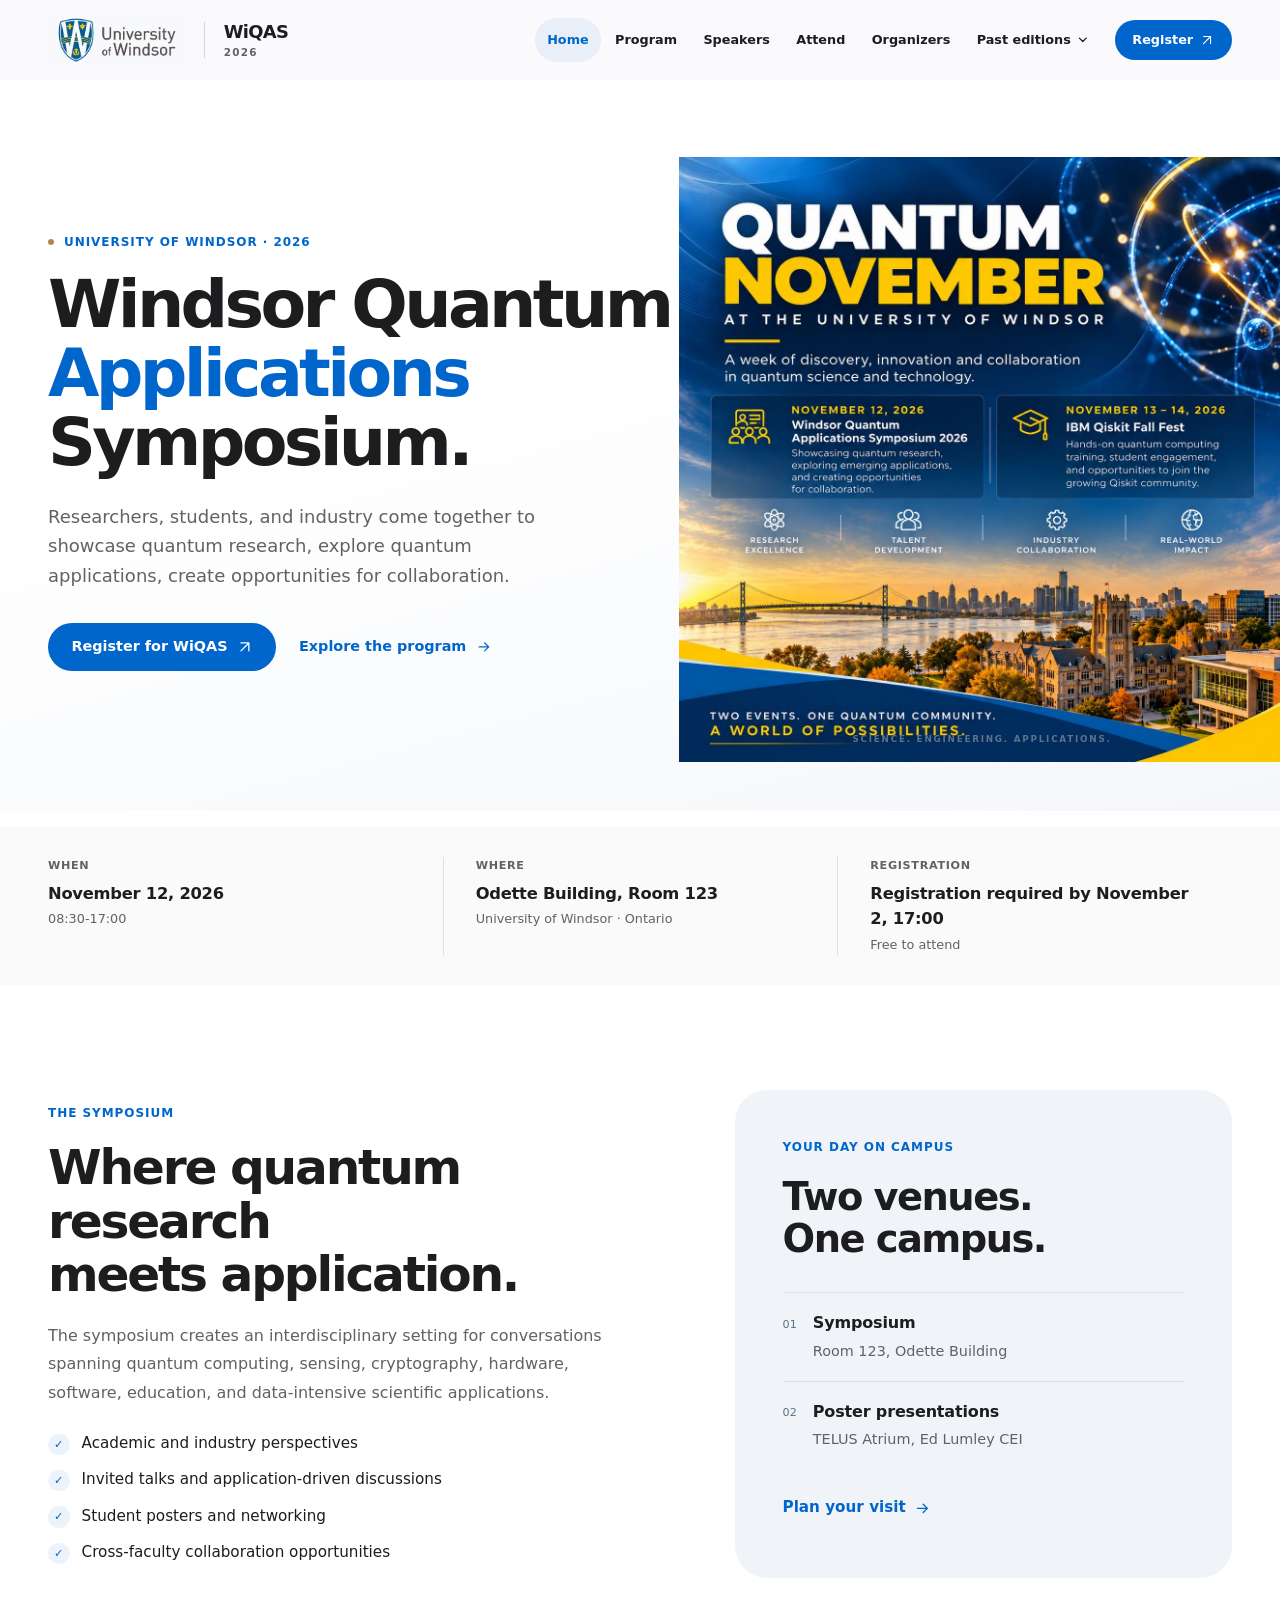
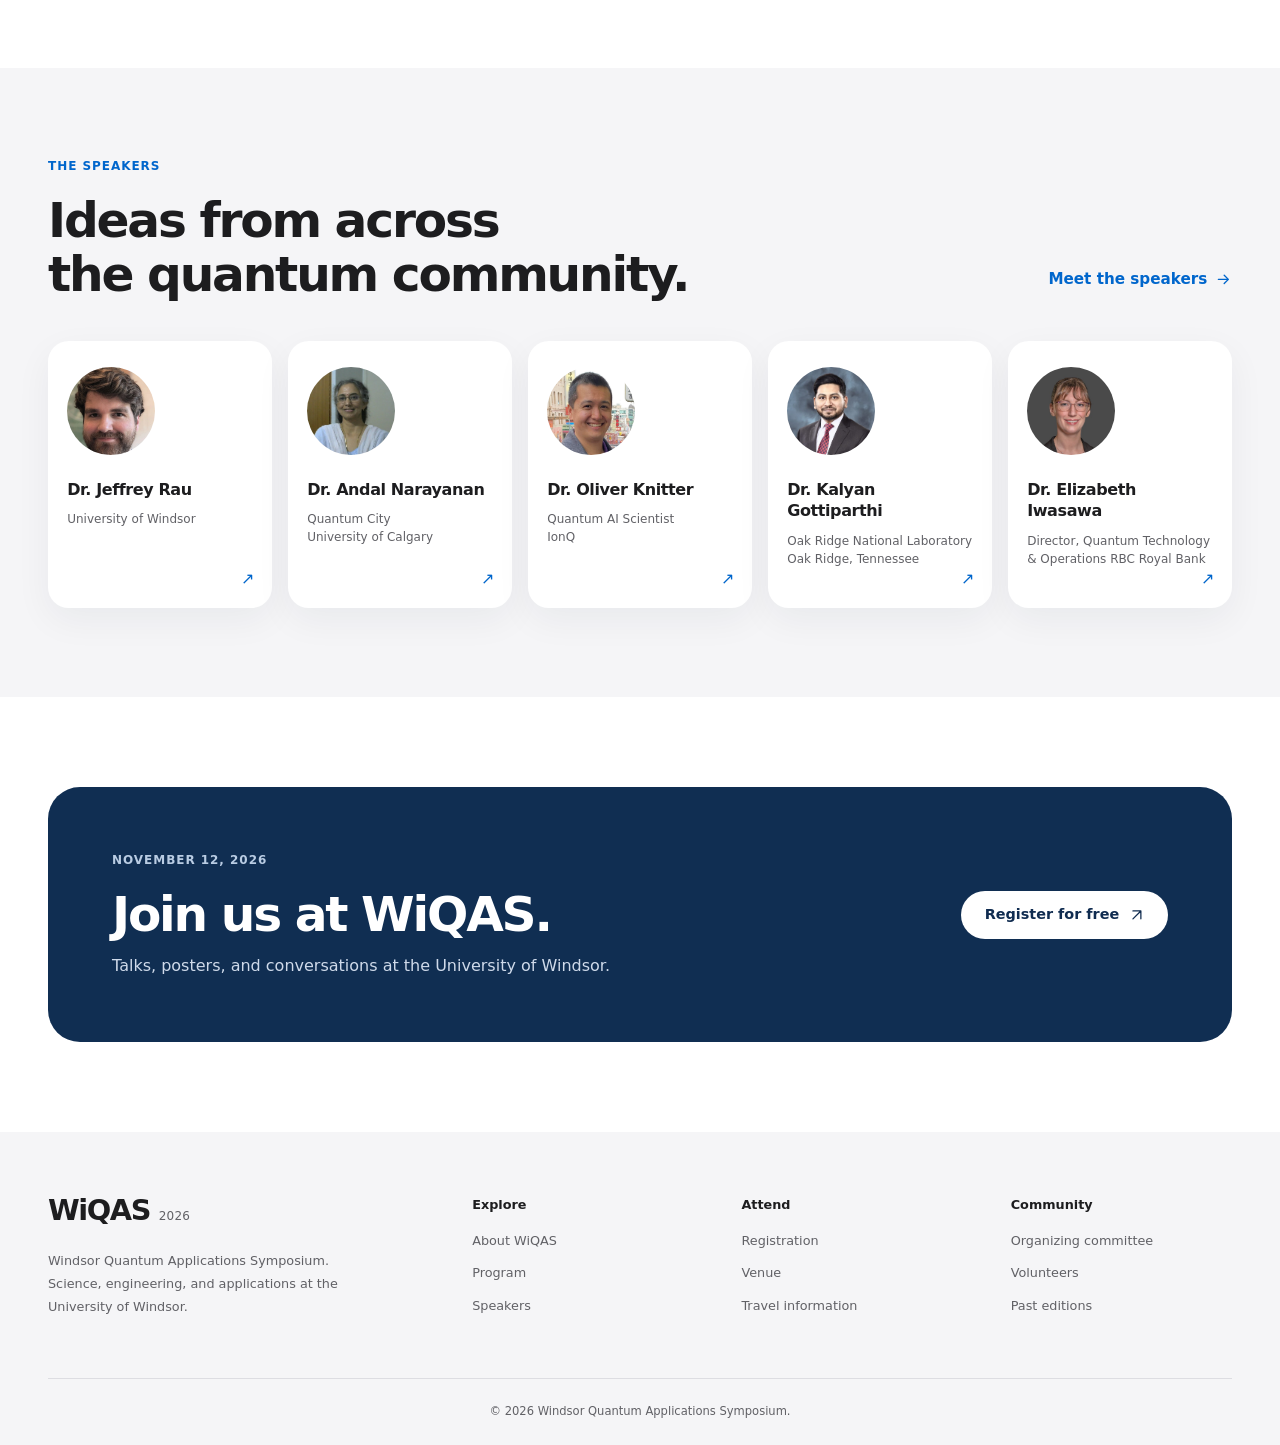
==== commit 252dc0ef: "index.html" ====
--- a/index.html
+++ b/index.html
@@ -30,7 +30,7 @@
     <div class="hero-actions"><a class="btn btn-primary" href="https://forms.cloud.microsoft/r/x3CUvzhATm">Register for WiQAS<svg viewBox="0 0 20 20" fill="none" aria-hidden="true"><path d="M5 15 15 5M5 5h10v10" stroke="currentColor" stroke-width="1.6" stroke-linecap="round" stroke-linejoin="round"/></svg></a><a class="btn btn-text" href="program.html">Explore the program<svg viewBox="0 0 20 20" fill="none" aria-hidden="true"><path d="M4 10h12m-5-5 5 5-5 5" stroke="currentColor" stroke-width="1.6" stroke-linecap="round" stroke-linejoin="round"/></svg></a></div>
   </div>
   <!-- <figure class="quantum-scene" aria-hidden="true"><img src="quantum-orbit.svg" width="520" height="520" alt=""><figcaption>SCIENCE. ENGINEERING. APPLICATIONS.</figcaption></figure> -->
-  <figure class="quantum-scene" aria-hidden="true"><img src="QuantumNovember2026" width="520" height="520" alt=""><figcaption>SCIENCE. ENGINEERING. APPLICATIONS.</figcaption></figure>
+  <figure class="quantum-scene" aria-hidden="true"><img src="QuantumNovember2026.jpg" width="520" height="520" alt=""><figcaption>SCIENCE. ENGINEERING. APPLICATIONS.</figcaption></figure>
 </div></section>
 <section class="event-facts" aria-label="Event at a glance"><dl class="container facts-grid">
   <div><dt>When</dt><dd>November 12, 2026</dd><p>08:30-17:00</p></div>
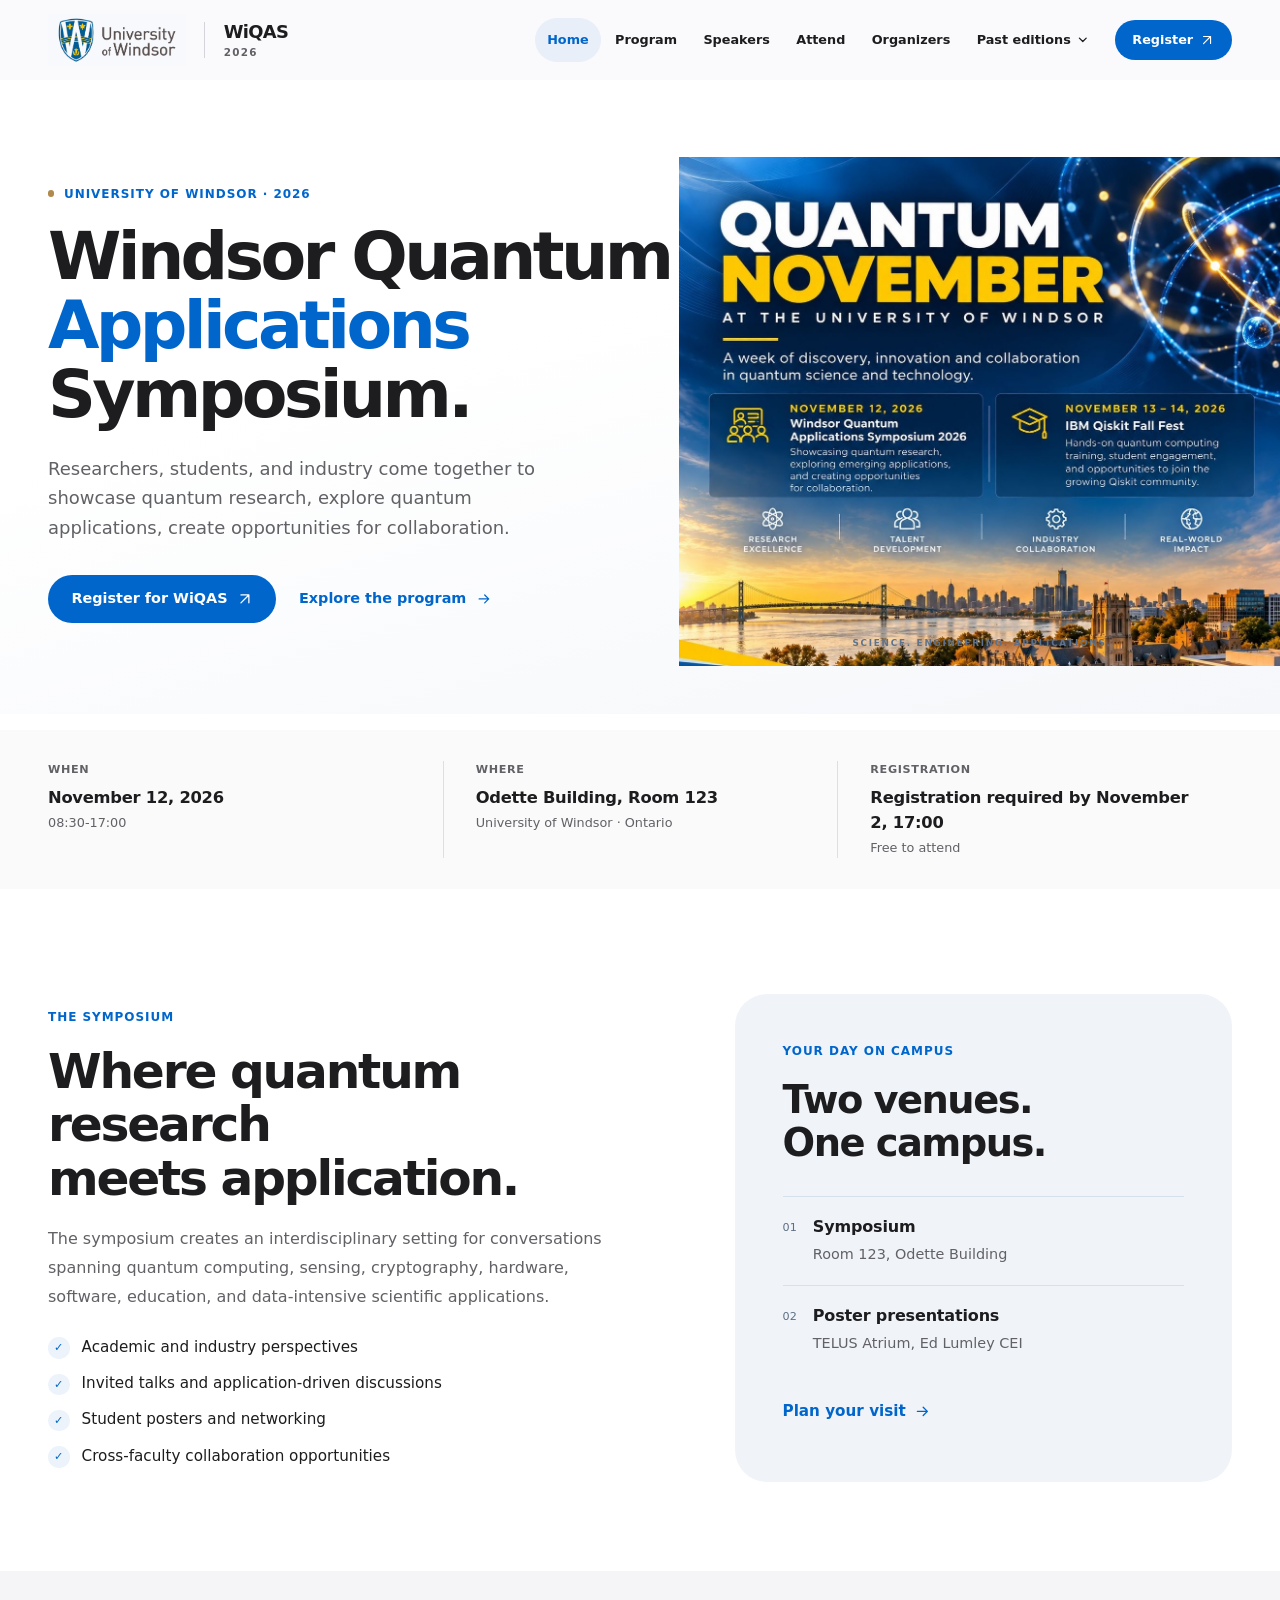
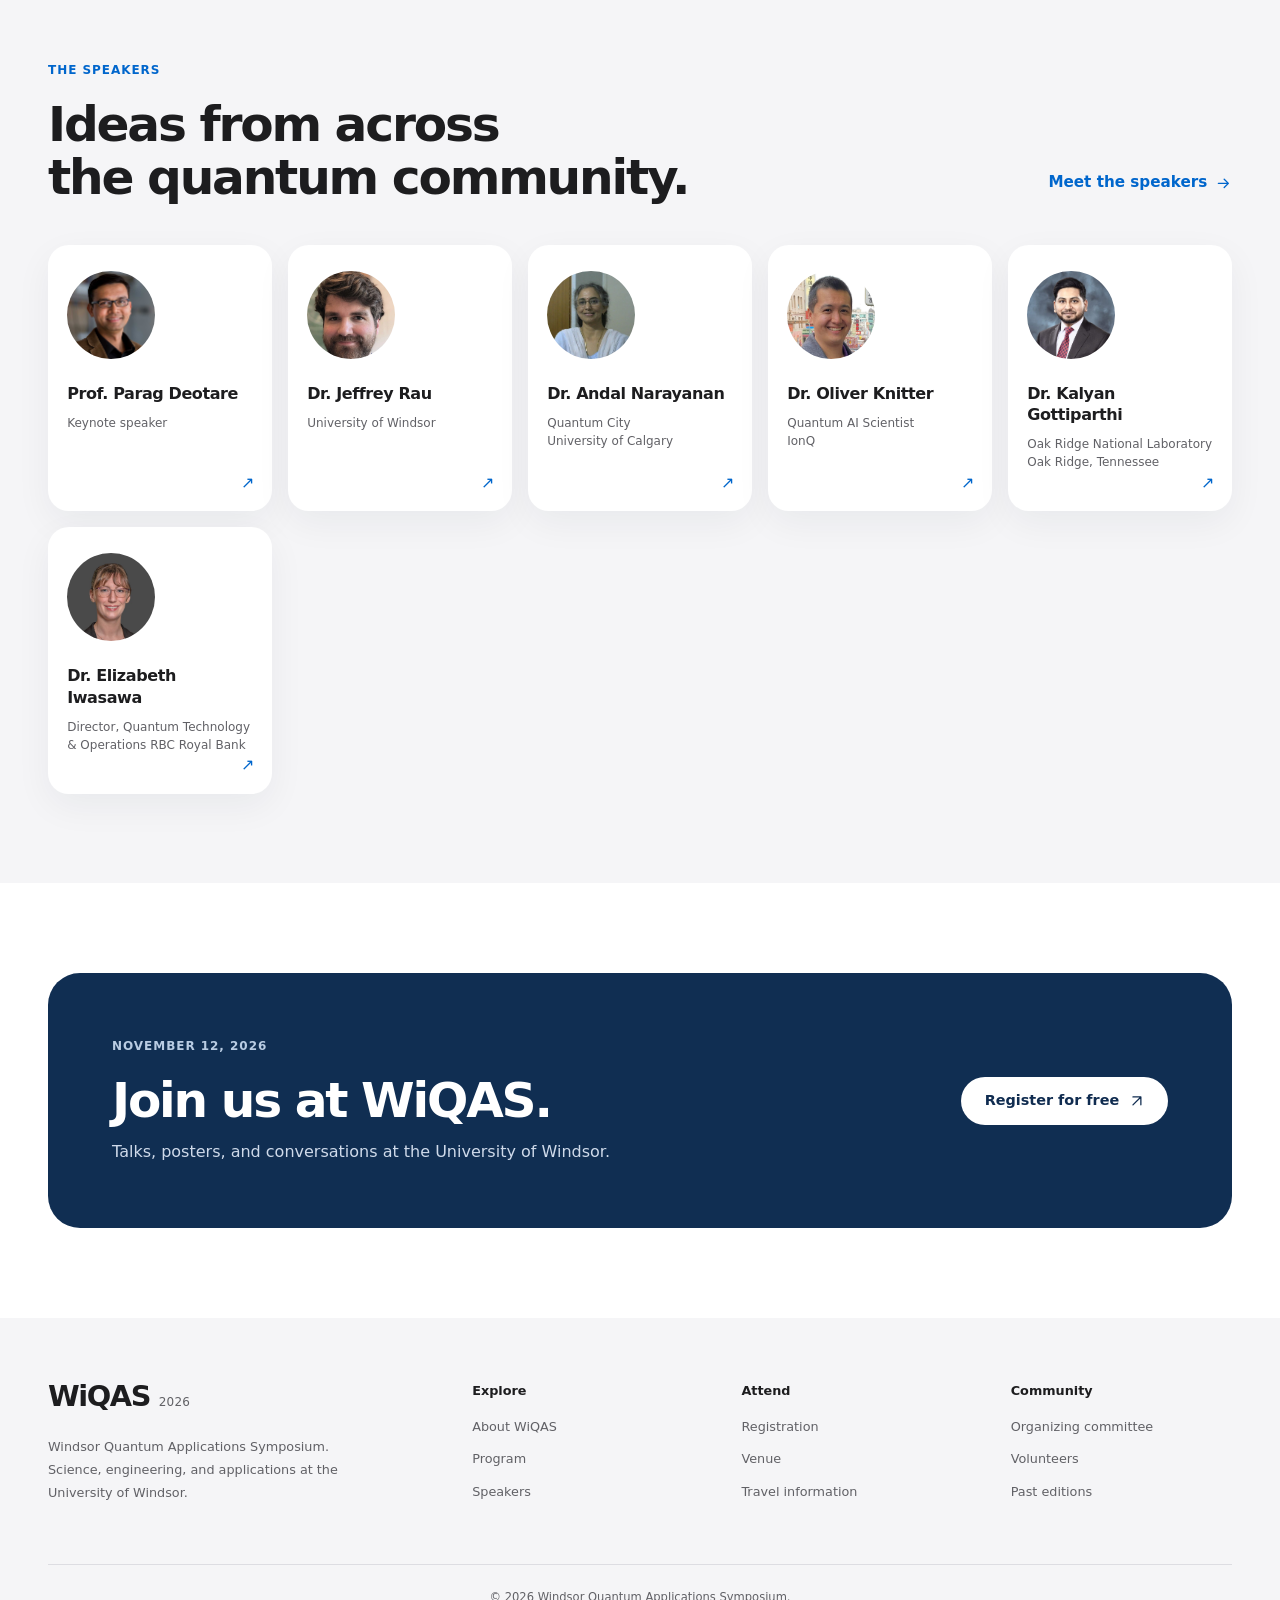
==== commit bcd311ad: "index.html" ====
--- a/index.html
+++ b/index.html
@@ -44,7 +44,7 @@
   <article class="venue-panel"><p class="eyebrow">Your day on campus</p><h3>Two venues.<br>One campus.</h3><div class="venue-stop"><span aria-hidden="true">01</span><div><h4>Symposium</h4><p>Room 123, Odette Building</p></div></div><div class="venue-stop"><span aria-hidden="true">02</span><div><h4>Poster presentations</h4><p>TELUS Atrium, Ed Lumley CEI</p></div></div><a class="text-link" href="attend.html#venue">Plan your visit <svg viewBox="0 0 20 20" fill="none" aria-hidden="true"><path d="M4 10h12m-5-5 5 5-5 5" stroke="currentColor" stroke-width="1.6" stroke-linecap="round" stroke-linejoin="round"/></svg></a></article>
 </div></section>
 <section class="section alt"><div class="container"><div class="section-head"><div><p class="eyebrow">The speakers</p><h2>Ideas from across<br>the quantum community.</h2></div><a class="text-link" href="speakers.html">Meet the speakers <svg viewBox="0 0 20 20" fill="none" aria-hidden="true"><path d="M4 10h12m-5-5 5 5-5 5" stroke="currentColor" stroke-width="1.6" stroke-linecap="round" stroke-linejoin="round"/></svg></a></div><div class="speaker-preview-grid">
-  <!-- <a class="speaker-preview" href="speakers.html#shohini-ghose"><img src="Ghose.png" alt="Prof. Shohini Ghose" width="96" height="96" loading="lazy"><h3>Prof. Shohini Ghose</h3><p>Keynote speaker</p><span class="preview-arrow" aria-hidden="true">↗</span></a> -->
+  <a class="speaker-preview" href="speakers.html#parag-deotare"><img src="pdeotare.jpg" alt="Prof. Parag Deotare" width="96" height="96" loading="lazy"><h3>Prof. Parag Deotare</h3><p>Keynote speaker</p><span class="preview-arrow" aria-hidden="true">↗</span></a>
   <a class="speaker-preview" href="speakers.html#jeffrey-rau"><img src="rau.png" alt="Dr. Jeffrey Rau" width="96" height="96" loading="lazy"><h3>Dr. Jeffrey Rau</h3><p>University of Windsor</p><span class="preview-arrow" aria-hidden="true">↗</span></a><a class="speaker-preview" href="speakers.html#andal-narayanan"><img src="narayanan.png" alt="Dr. Andal Narayanan" width="96" height="96" loading="lazy"><h3>Dr. Andal Narayanan</h3><p>Quantum City <br>University of Calgary</p><span class="preview-arrow" aria-hidden="true">↗</span></a><a class="speaker-preview" href="speakers.html#oliver-knitter"><img src="kni.JPG" alt="Dr. Oliver Knitter" width="96" height="96" loading="lazy"><h3>Dr. Oliver Knitter</h3><p>Quantum AI Scientist <br>IonQ</p><span class="preview-arrow" aria-hidden="true">↗</span></a>
   <a class="speaker-preview" href="speakers.html#kalyan-gottiparthi"><img src="gotti.png" alt="Dr. Kalyan Gottiparthi" width="96" height="96" loading="lazy"><h3>Dr. Kalyan Gottiparthi</h3><p>Oak Ridge National Laboratory 
                 Oak Ridge, Tennessee</p><span class="preview-arrow" aria-hidden="true">↗</span></a><a class="speaker-preview" href="speakers.html#elizabeth-iwasawa"><img src="iwasawa.png" alt="Dr. Elizabeth Iwasawa" width="96" height="96" loading="lazy"><h3>Dr. Elizabeth Iwasawa</h3><p>Director, Quantum Technology &amp; Operations 
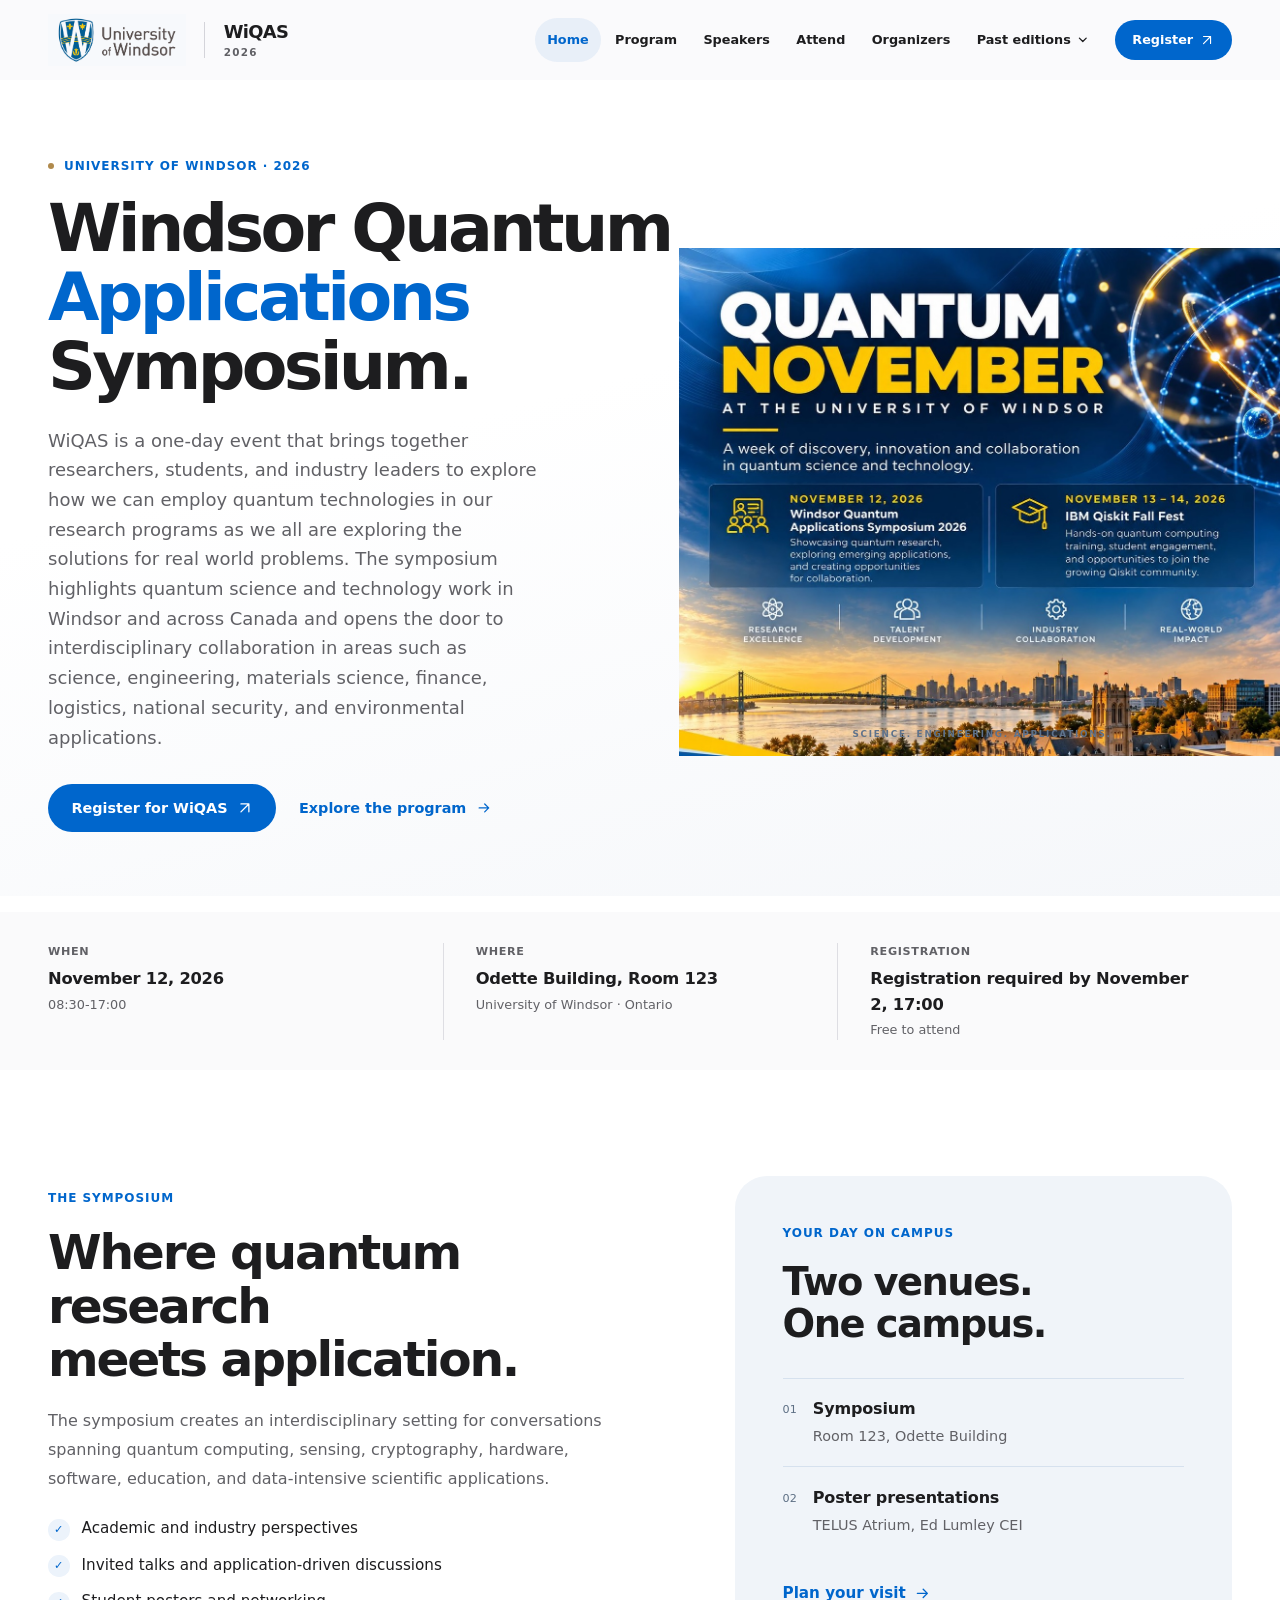
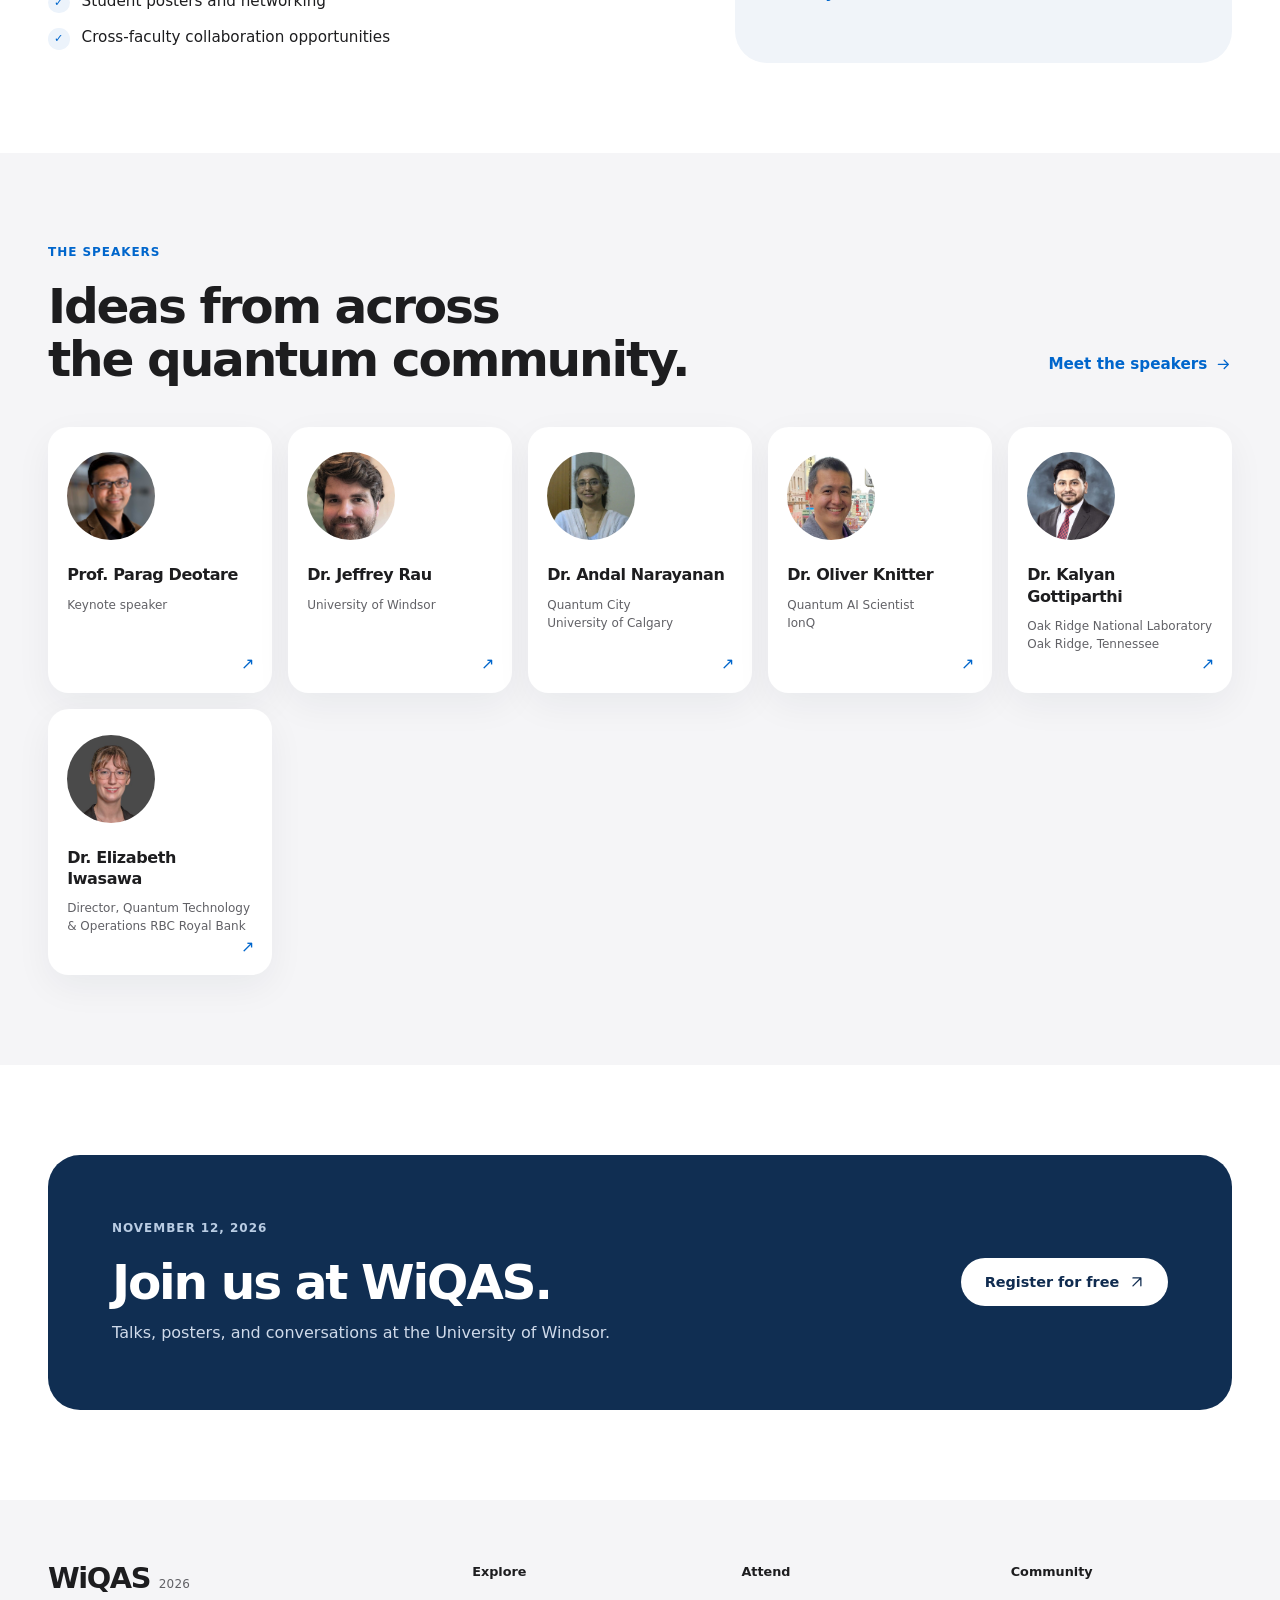
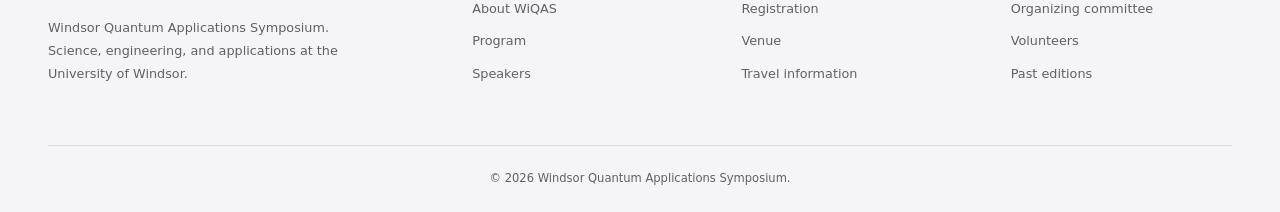
==== commit 244f3090: "index.html" ====
--- a/index.html
+++ b/index.html
@@ -26,11 +26,11 @@
 <section class="hero"><div class="container hero-inner">
   <div class="hero-content"><p class="eyebrow"><span class="edition-dot" aria-hidden="true"></span>University of Windsor · 2026</p>
     <h1>Windsor Quantum<br><span>Applications</span><br>Symposium.</h1>
-    <p class="hero-copy">Researchers, students, and industry come together to showcase quantum research, explore quantum applications, create opportunities for collaboration.</p>
+    <p class="hero-copy">WiQAS is a one-day event that brings together researchers, students, and industry leaders to explore how we can employ quantum technologies in our research programs as we all are exploring the solutions for real world problems. The symposium highlights quantum science and technology work in Windsor and across Canada and opens the door to interdisciplinary collaboration in areas such as science, engineering, materials science, finance, logistics, national security, and environmental applications.</p>
     <div class="hero-actions"><a class="btn btn-primary" href="https://forms.cloud.microsoft/r/x3CUvzhATm">Register for WiQAS<svg viewBox="0 0 20 20" fill="none" aria-hidden="true"><path d="M5 15 15 5M5 5h10v10" stroke="currentColor" stroke-width="1.6" stroke-linecap="round" stroke-linejoin="round"/></svg></a><a class="btn btn-text" href="program.html">Explore the program<svg viewBox="0 0 20 20" fill="none" aria-hidden="true"><path d="M4 10h12m-5-5 5 5-5 5" stroke="currentColor" stroke-width="1.6" stroke-linecap="round" stroke-linejoin="round"/></svg></a></div>
   </div>
   <!-- <figure class="quantum-scene" aria-hidden="true"><img src="quantum-orbit.svg" width="520" height="520" alt=""><figcaption>SCIENCE. ENGINEERING. APPLICATIONS.</figcaption></figure> -->
-  <figure class="quantum-scene" aria-hidden="true"><img src="QuantumNovember2026.jpg" width="520" height="520" alt=""><figcaption>SCIENCE. ENGINEERING. APPLICATIONS.</figcaption></figure>
+  <figure class="quantum-scene" aria-hidden="true"><img src="QuantumNovember2026.jpg" width="520" alt=""><figcaption>SCIENCE. ENGINEERING. APPLICATIONS.</figcaption></figure>
 </div></section>
 <section class="event-facts" aria-label="Event at a glance"><dl class="container facts-grid">
   <div><dt>When</dt><dd>November 12, 2026</dd><p>08:30-17:00</p></div>
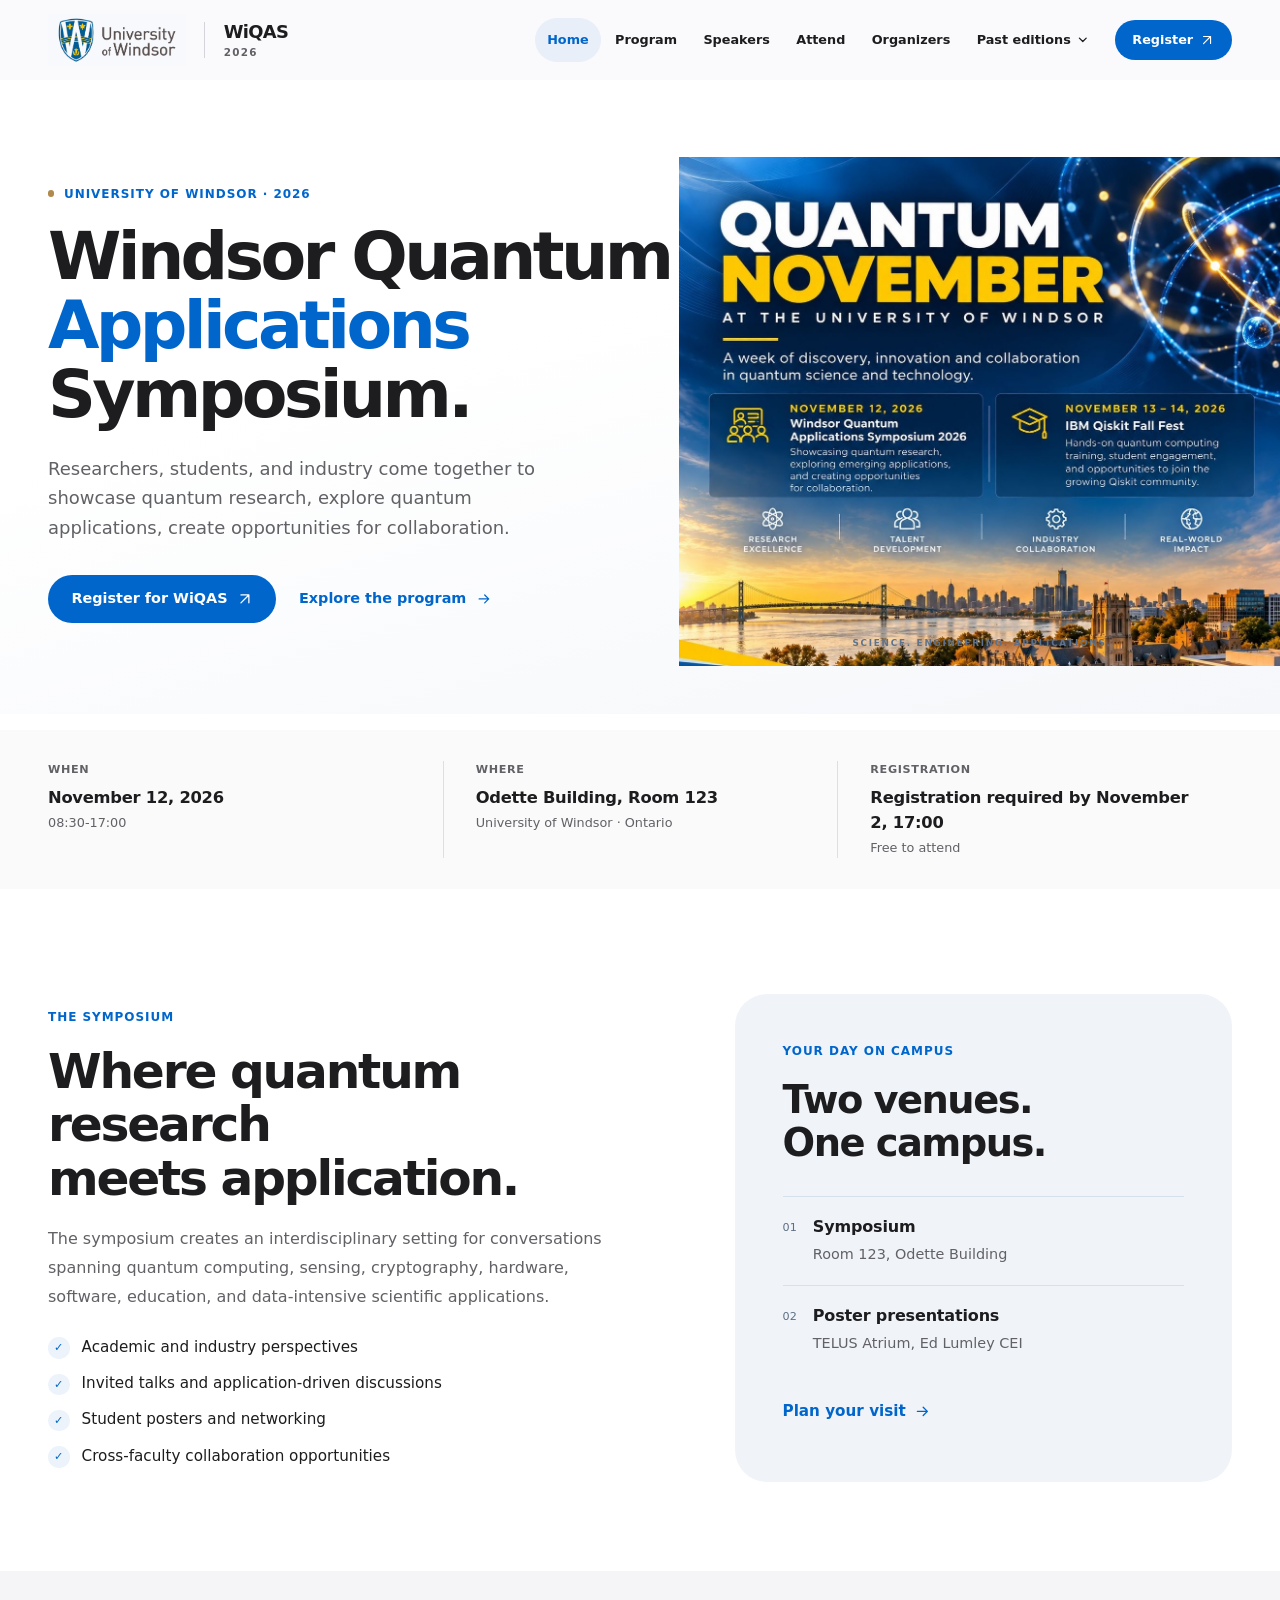
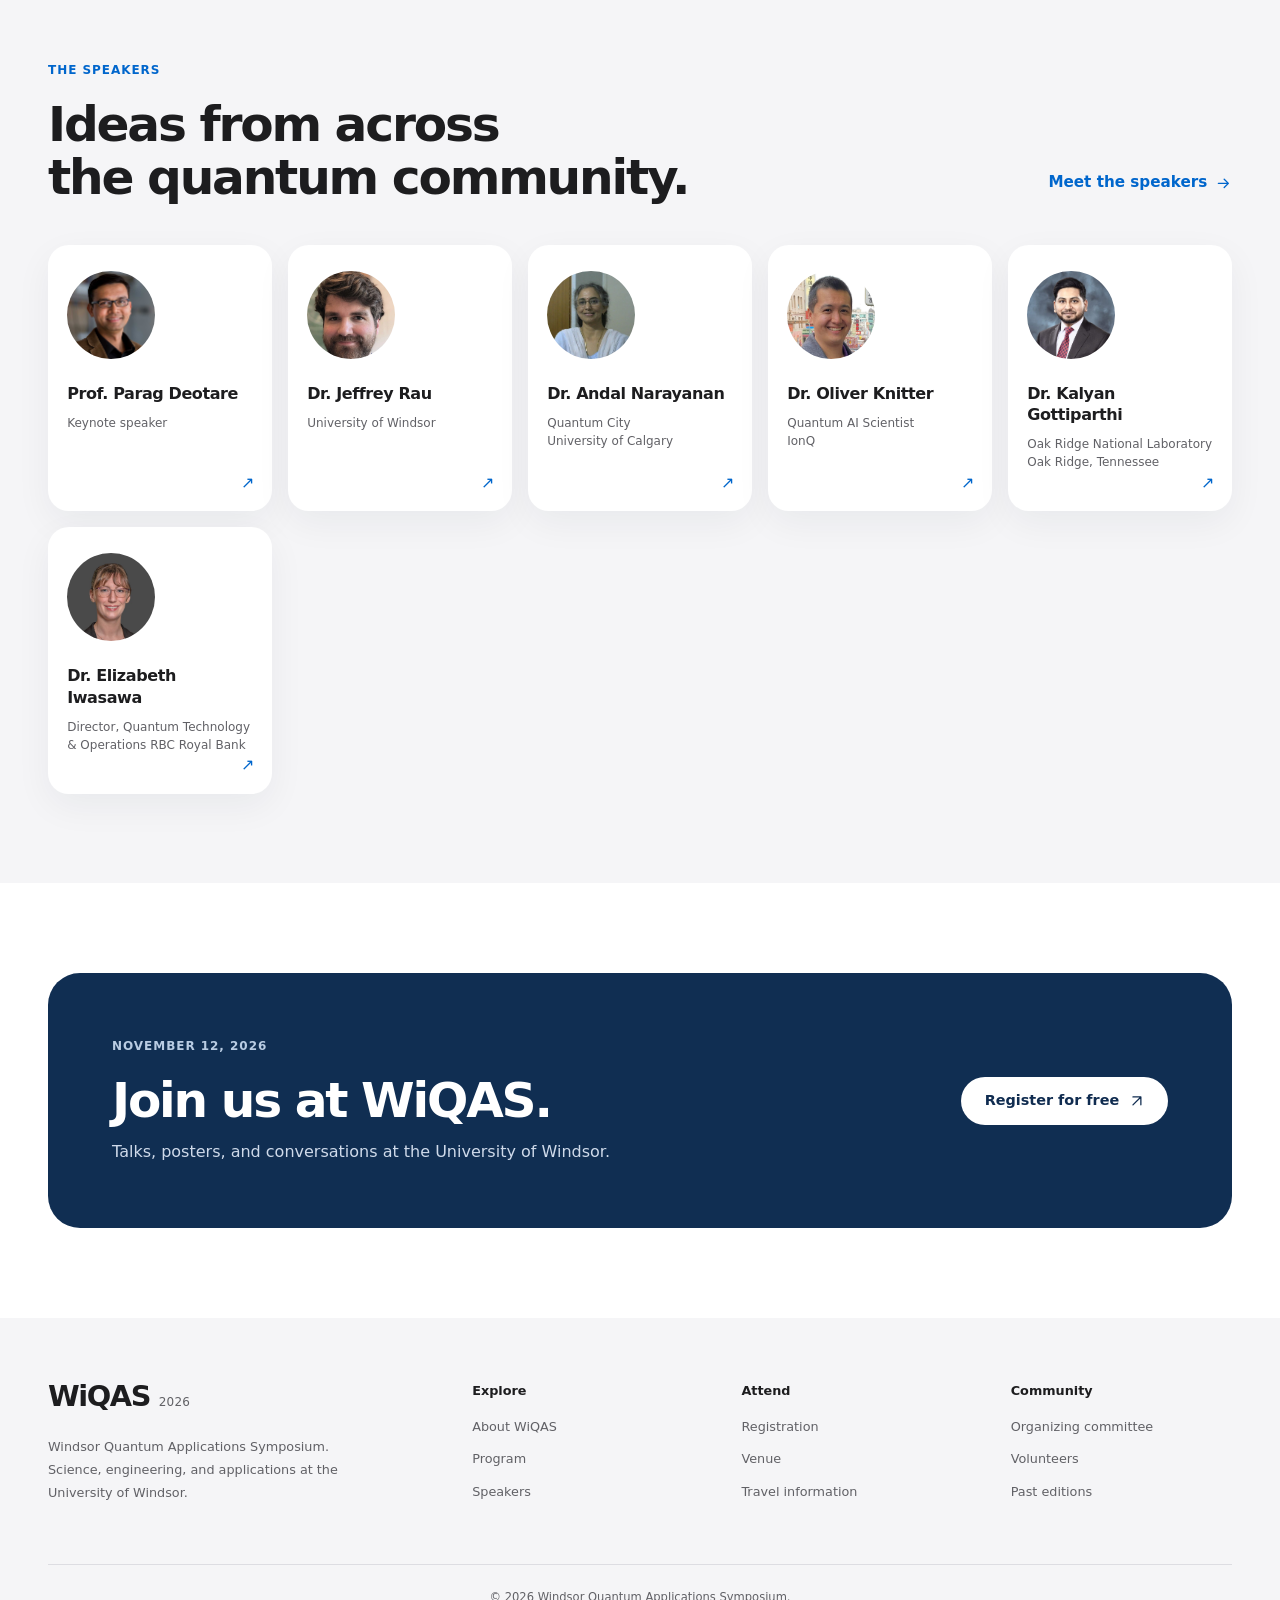
==== commit ea45551e: "index.html" ====
--- a/index.html
+++ b/index.html
@@ -26,7 +26,7 @@
 <section class="hero"><div class="container hero-inner">
   <div class="hero-content"><p class="eyebrow"><span class="edition-dot" aria-hidden="true"></span>University of Windsor · 2026</p>
     <h1>Windsor Quantum<br><span>Applications</span><br>Symposium.</h1>
-    <p class="hero-copy">WiQAS is a one-day event that brings together researchers, students, and industry leaders to explore how we can employ quantum technologies in our research programs as we all are exploring the solutions for real world problems. The symposium highlights quantum science and technology work in Windsor and across Canada and opens the door to interdisciplinary collaboration in areas such as science, engineering, materials science, finance, logistics, national security, and environmental applications.</p>
+    <p class="hero-copy">Researchers, students, and industry come together to showcase quantum research, explore quantum applications, create opportunities for collaboration.</p>
     <div class="hero-actions"><a class="btn btn-primary" href="https://forms.cloud.microsoft/r/x3CUvzhATm">Register for WiQAS<svg viewBox="0 0 20 20" fill="none" aria-hidden="true"><path d="M5 15 15 5M5 5h10v10" stroke="currentColor" stroke-width="1.6" stroke-linecap="round" stroke-linejoin="round"/></svg></a><a class="btn btn-text" href="program.html">Explore the program<svg viewBox="0 0 20 20" fill="none" aria-hidden="true"><path d="M4 10h12m-5-5 5 5-5 5" stroke="currentColor" stroke-width="1.6" stroke-linecap="round" stroke-linejoin="round"/></svg></a></div>
   </div>
   <!-- <figure class="quantum-scene" aria-hidden="true"><img src="quantum-orbit.svg" width="520" height="520" alt=""><figcaption>SCIENCE. ENGINEERING. APPLICATIONS.</figcaption></figure> -->
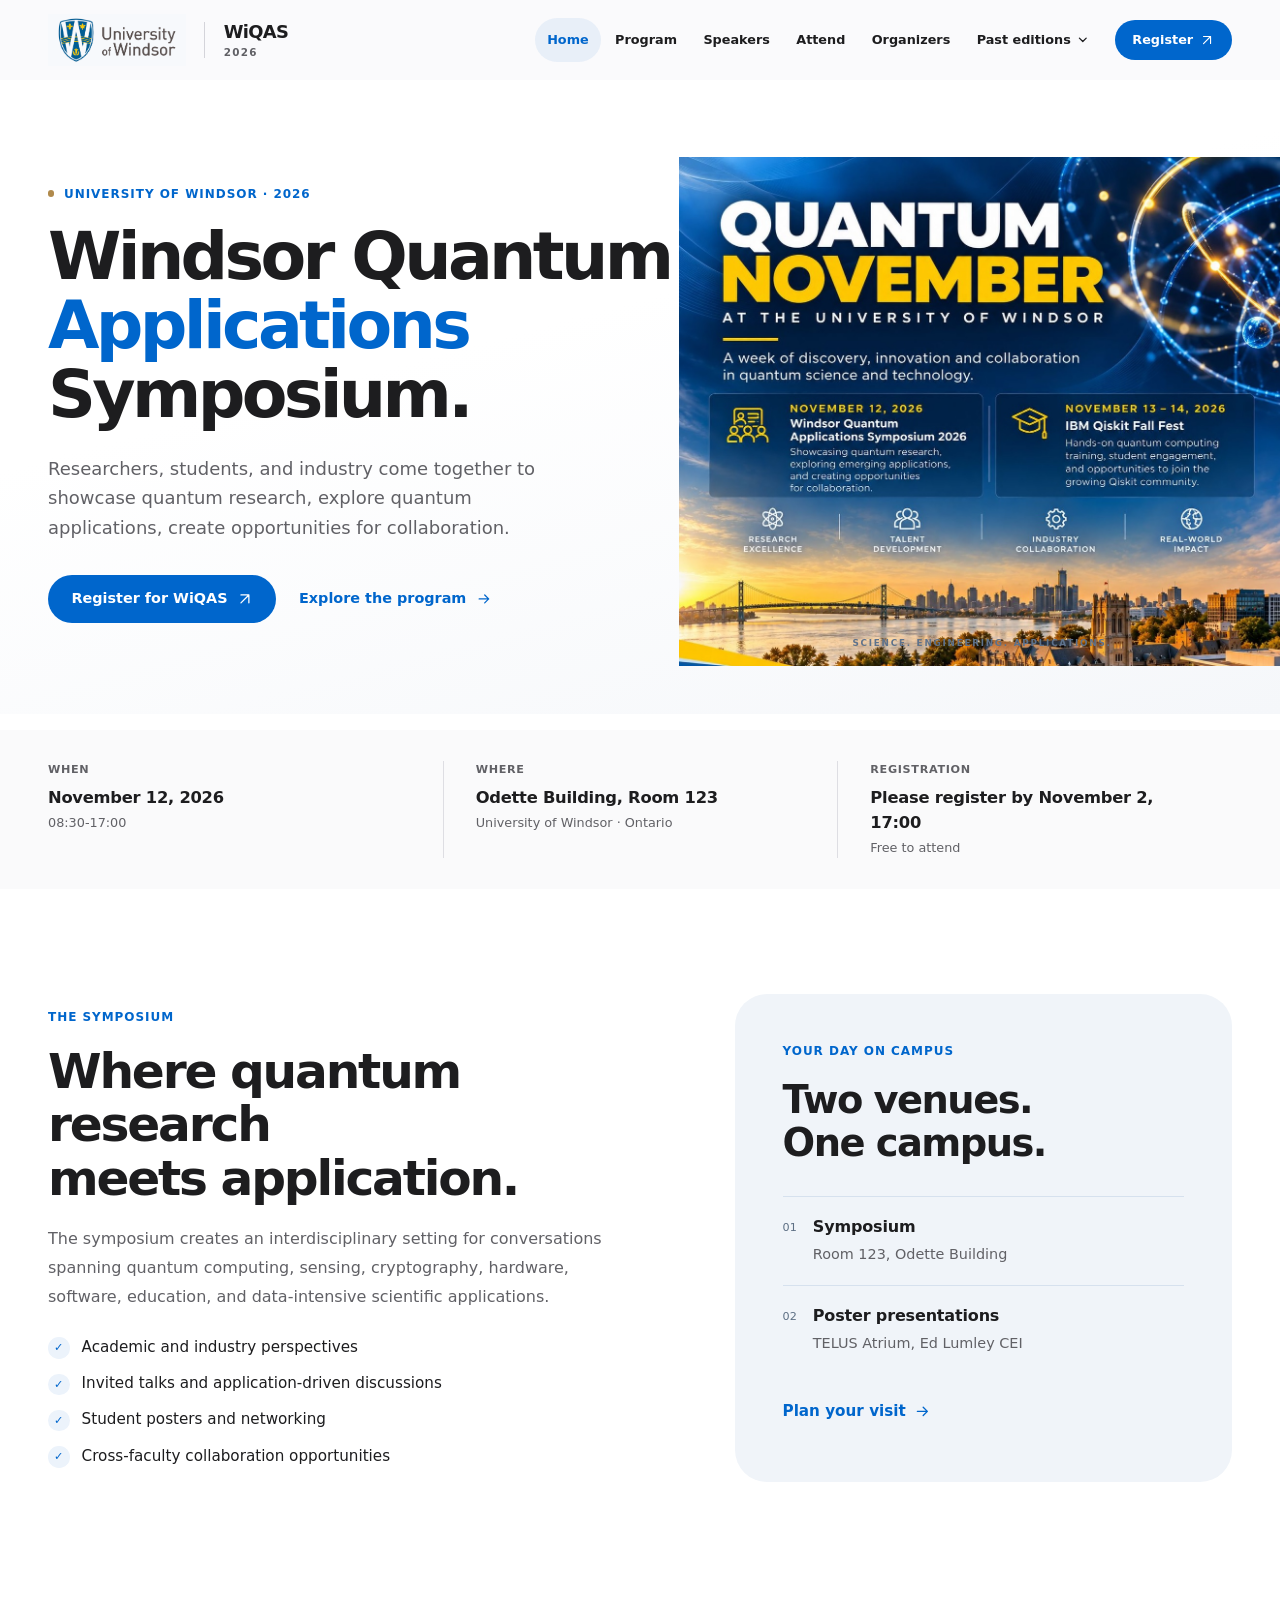
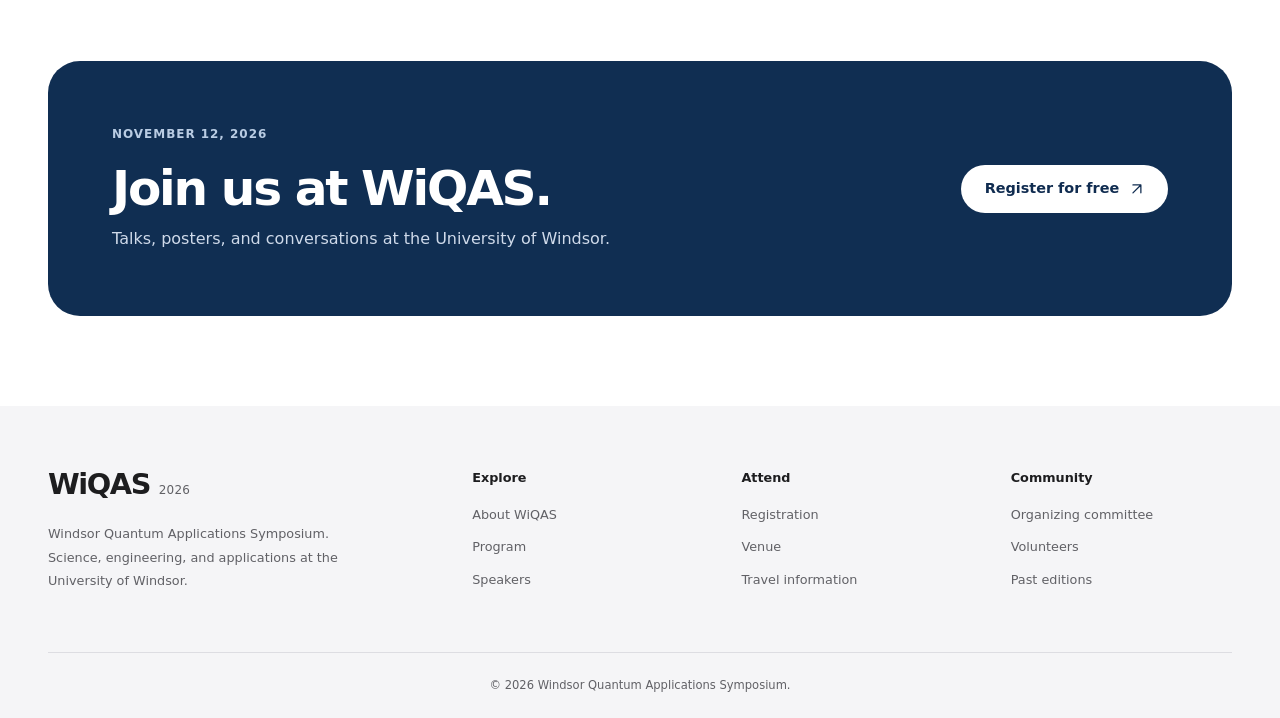
==== commit beddb7fc: "index.html" ====
--- a/index.html
+++ b/index.html
@@ -35,7 +35,7 @@
 <section class="event-facts" aria-label="Event at a glance"><dl class="container facts-grid">
   <div><dt>When</dt><dd>November 12, 2026</dd><p>08:30-17:00</p></div>
   <div><dt>Where</dt><dd>Odette Building, Room 123</dd><p>University of Windsor · Ontario</p></div>
-  <div><dt>Registration</dt><dd>Registration required by November 2, 17:00</dd><p>Free to attend</p></div>
+  <div><dt>Registration</dt><dd>Please register by November 2, 17:00</dd><p>Free to attend</p></div>
 </dl></section>
 <section class="section"><div class="container focus-grid">
   <article class="focus-copy"><p class="eyebrow">The symposium</p><h2>Where quantum research<br>meets application.</h2><p>The symposium creates an interdisciplinary setting for conversations spanning quantum computing, sensing, cryptography, hardware, software, education, and data-intensive scientific applications.</p>
@@ -43,12 +43,7 @@
   </article>
   <article class="venue-panel"><p class="eyebrow">Your day on campus</p><h3>Two venues.<br>One campus.</h3><div class="venue-stop"><span aria-hidden="true">01</span><div><h4>Symposium</h4><p>Room 123, Odette Building</p></div></div><div class="venue-stop"><span aria-hidden="true">02</span><div><h4>Poster presentations</h4><p>TELUS Atrium, Ed Lumley CEI</p></div></div><a class="text-link" href="attend.html#venue">Plan your visit <svg viewBox="0 0 20 20" fill="none" aria-hidden="true"><path d="M4 10h12m-5-5 5 5-5 5" stroke="currentColor" stroke-width="1.6" stroke-linecap="round" stroke-linejoin="round"/></svg></a></article>
 </div></section>
-<section class="section alt"><div class="container"><div class="section-head"><div><p class="eyebrow">The speakers</p><h2>Ideas from across<br>the quantum community.</h2></div><a class="text-link" href="speakers.html">Meet the speakers <svg viewBox="0 0 20 20" fill="none" aria-hidden="true"><path d="M4 10h12m-5-5 5 5-5 5" stroke="currentColor" stroke-width="1.6" stroke-linecap="round" stroke-linejoin="round"/></svg></a></div><div class="speaker-preview-grid">
-  <a class="speaker-preview" href="speakers.html#parag-deotare"><img src="pdeotare.jpg" alt="Prof. Parag Deotare" width="96" height="96" loading="lazy"><h3>Prof. Parag Deotare</h3><p>Keynote speaker</p><span class="preview-arrow" aria-hidden="true">↗</span></a>
-  <a class="speaker-preview" href="speakers.html#jeffrey-rau"><img src="rau.png" alt="Dr. Jeffrey Rau" width="96" height="96" loading="lazy"><h3>Dr. Jeffrey Rau</h3><p>University of Windsor</p><span class="preview-arrow" aria-hidden="true">↗</span></a><a class="speaker-preview" href="speakers.html#andal-narayanan"><img src="narayanan.png" alt="Dr. Andal Narayanan" width="96" height="96" loading="lazy"><h3>Dr. Andal Narayanan</h3><p>Quantum City <br>University of Calgary</p><span class="preview-arrow" aria-hidden="true">↗</span></a><a class="speaker-preview" href="speakers.html#oliver-knitter"><img src="kni.JPG" alt="Dr. Oliver Knitter" width="96" height="96" loading="lazy"><h3>Dr. Oliver Knitter</h3><p>Quantum AI Scientist <br>IonQ</p><span class="preview-arrow" aria-hidden="true">↗</span></a>
-  <a class="speaker-preview" href="speakers.html#kalyan-gottiparthi"><img src="gotti.png" alt="Dr. Kalyan Gottiparthi" width="96" height="96" loading="lazy"><h3>Dr. Kalyan Gottiparthi</h3><p>Oak Ridge National Laboratory 
-                Oak Ridge, Tennessee</p><span class="preview-arrow" aria-hidden="true">↗</span></a><a class="speaker-preview" href="speakers.html#elizabeth-iwasawa"><img src="iwasawa.png" alt="Dr. Elizabeth Iwasawa" width="96" height="96" loading="lazy"><h3>Dr. Elizabeth Iwasawa</h3><p>Director, Quantum Technology &amp; Operations 
-                RBC Royal Bank</p><span class="preview-arrow" aria-hidden="true">↗</span></a></div></div></section>
+
 <section class="section"><div class="container"><div class="cta-band"><div><p class="eyebrow">November 12, 2026</p><h2>Join us at WiQAS.</h2><p>Talks, posters, and conversations at the University of Windsor.</p></div><a class="btn btn-white" href="https://forms.cloud.microsoft/r/x3CUvzhATm">Register for free<svg viewBox="0 0 20 20" fill="none" aria-hidden="true"><path d="M5 15 15 5M5 5h10v10" stroke="currentColor" stroke-width="1.6" stroke-linecap="round" stroke-linejoin="round"/></svg></a></div></div></section></main>
 <footer class="site-footer">
   <div class="container footer-grid">
